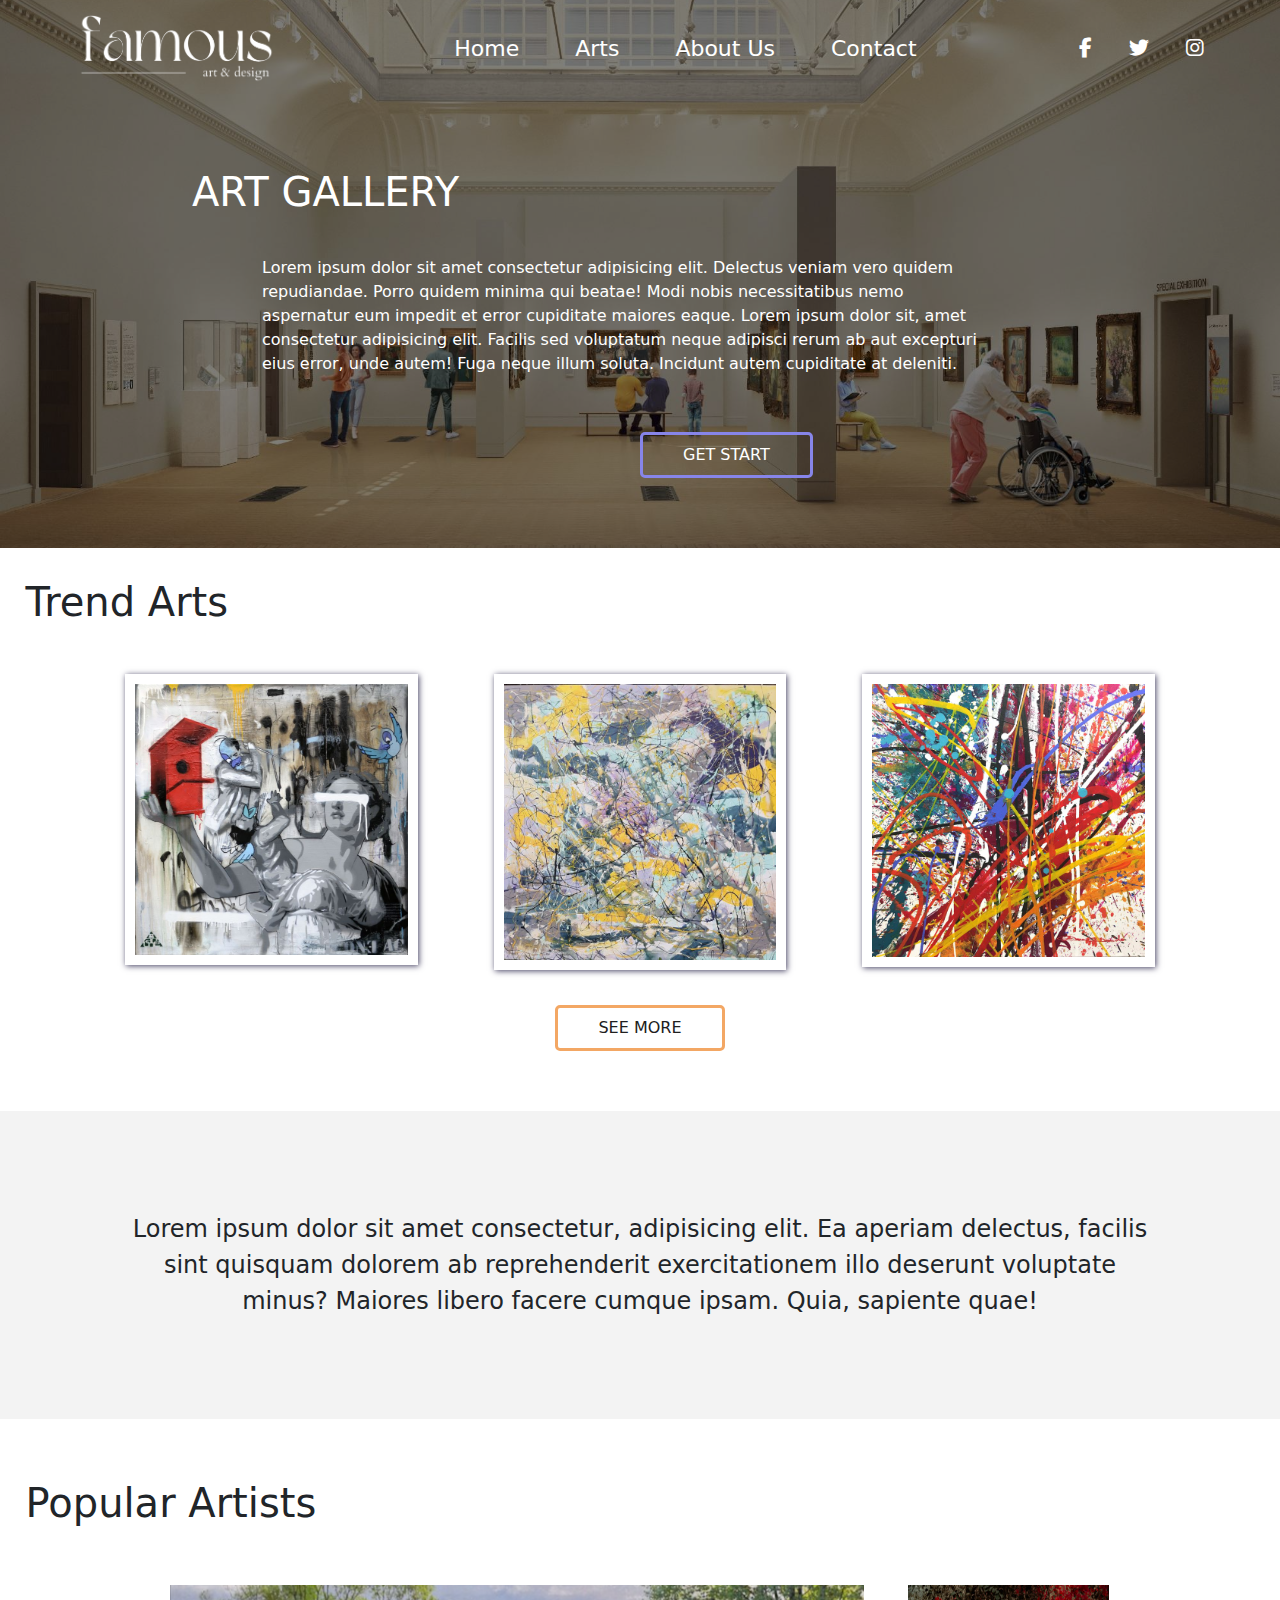
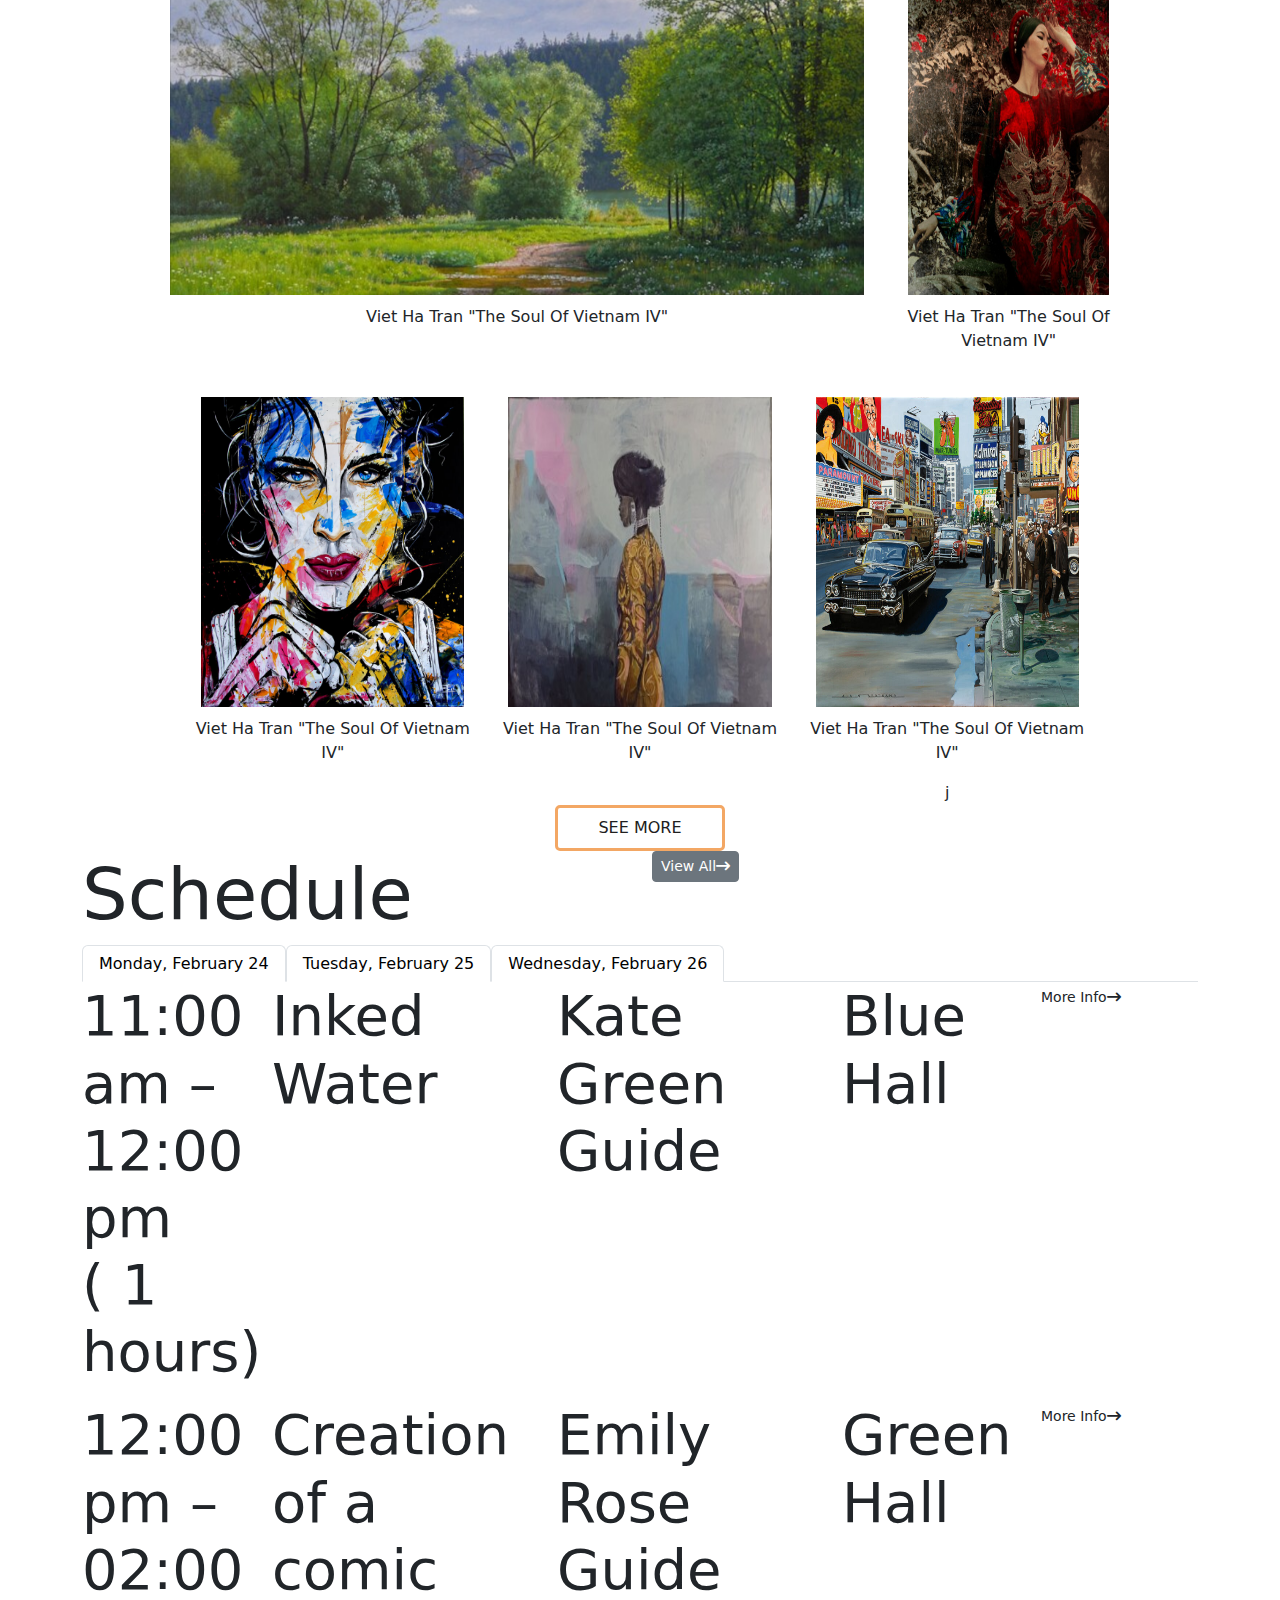
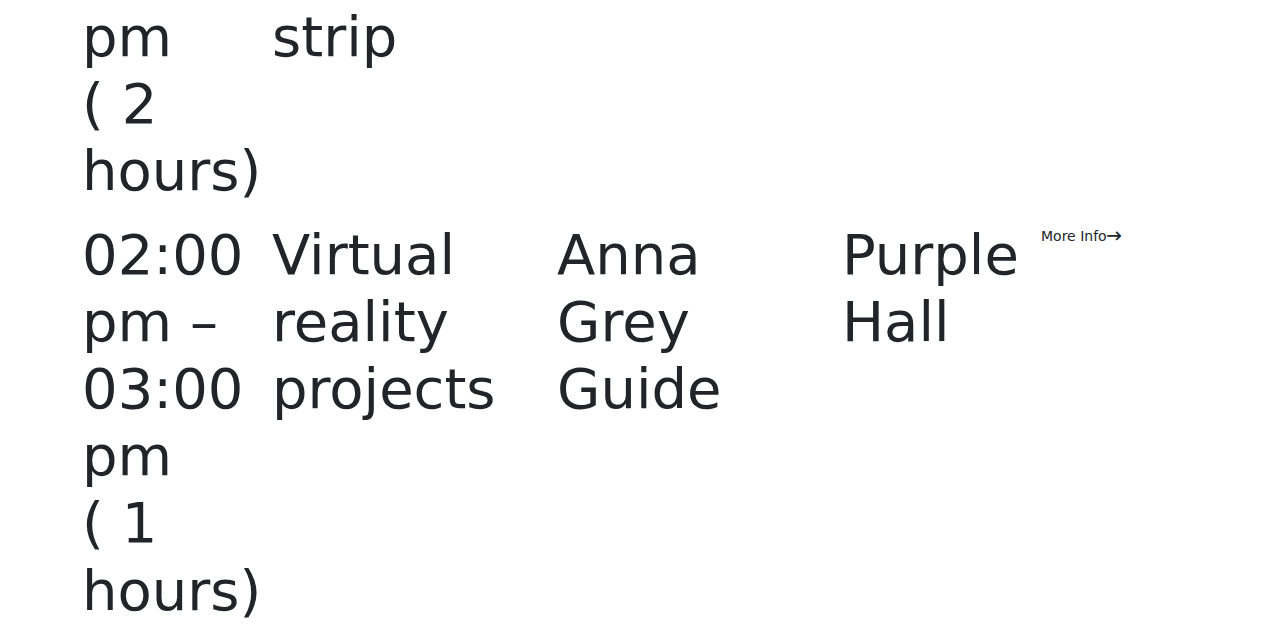
==== index.html @ add524d8 "index page is started to be developed" ====
<!DOCTYPE html>
<html lang="en">
<head>
    <meta charset="UTF-8">
    <meta http-equiv="X-UA-Compatible" content="IE=edge">
    <meta name="viewport" content="width=device-width, initial-scale=1.0">
    <link rel="stylesheet" href="https://cdnjs.cloudflare.com/ajax/libs/font-awesome/6.4.0/css/all.min.css" />
    <link rel="stylesheet" href="./statics/bootstrap.min.css">
    <link rel="stylesheet" href="./statics/style.css">
    <title>Famous</title>
</head>
<body>
    <div class="top">
        <div class="bg-color">
          

            <nav class="navbar navbar-expand-md contain">
                <div class="container-fluid">
                    <a class="navbar-brand" href="#">
                        <img class="logoImg" src="./assests/logo.png" alt="0">
                    </a>
                    <button class="navbar-toggler" type="button" data-bs-toggle="collapse"
                        data-bs-target="#navbarSupportedContent" aria-controls="navbarSupportedContent"
                        aria-expanded="false" aria-label="Toggle navigation">
                        <span class="navbar-toggler-icon"></span>
                    </button>
                    <div class="collapse navbar-collapse menu" id="navbarSupportedContent">
                        <ul class="navbar-nav mx-auto mb-2 mb-lg-0">
                            <li class="nav-item">
                                <a class="nav-link " aria-current="page" href="#">Home</a>
                            </li>
                            <li class="nav-item">
                                <a class="nav-link" href="#">Arts</a>
                            </li>
                            <li class="nav-item">
                                <a class="nav-link" href="#">About Us</a>
                            </li>
                            <li class="nav-item">
                                <a class="nav-link" href="#">Contact</a>
                            </li>
                        </ul>
                        <aside>
                            <i class="fa-brands fa-facebook-f fa-lg" style="color: #ffffff;"></i>&emsp;&emsp;
                            <i class="fa-brands fa-twitter fa-lg" style="color: #ffffff;"></i>&emsp;&emsp;
                            <i class="fa-brands fa-instagram fa-lg" style="color: #ffffff;"></i>
                        </aside>
                    </div>
                </div>
            </nav>
           
            <div class="mainWRT">
                <h1>ART GALLERY</h1>
                <p>Lorem ipsum dolor sit amet
                     consectetur adipisicing elit. Delectus veniam vero quidem repudiandae. Porro quidem minima qui beatae! Modi nobis necessitatibus
                     nemo aspernatur eum impedit et error cupiditate maiores eaque. Lorem ipsum dolor sit, amet consectetur adipisicing elit. Facilis sed voluptatum neque adipisci rerum ab aut excepturi eius error, unde autem! Fuga neque illum soluta. Incidunt autem cupiditate at deleniti.</p>
                    <button type="button" class="">GET START</button>
            </div>
    
        </div>
    </div>

    <div class="arts">
        <h1>Trend Arts</h1>
       <div class="mt-5 ">
        <div class="row sectionArt">
    
            <div class="col-md-4 art4">
                <img src="./assests/art1.jpg" alt="art1">
            </div>
            <div class="col-md-4 art5">
                <img src="./assests/art2.jpg" alt="art2">
            </div>
            <div class="col-md-4 art6">
                <img src="./assests/art3.jpg" alt="art3">
            </div>

        </div>
       </div>
       <div class="artBtn">
         <button type="button" class="">SEE MORE</button>
       </div>
    
    </div>

    <div class="artP">
        <p>Lorem ipsum dolor sit amet consectetur, adipisicing elit. Ea aperiam delectus, facilis sint quisquam dolorem ab reprehenderit exercitationem illo deserunt voluptate minus? Maiores libero facere cumque ipsam. Quia, sapiente quae!</p>
    </div>

    <div class="arts">
        <h1>Popular Artists</h1>
       <div class="mt-5 ">

        <div class="row sectionArtist">
    
            <div class="col-md-9 artist1">
                <img src="./assests/artist1.png" alt="">
                <p class="artistP">Viet Ha Tran
                    <span>"The Soul Of Vietnam IV"</span>
                </p>
            </div>
            <div class="col-md-3 artist2">
                 <img src="./assests/artist2.jpeg" alt="">
                 <p class="artistP">Viet Ha Tran
                    <span>"The Soul Of Vietnam IV"</span>
                </p>
            </div>
    
        </div>

        <div class="row sectionArtist2">
    
            <div class="col-md-4 art4">
                <img src="./assests/artist3.jpeg" alt="art1">
                <p class="artistP">Viet Ha Tran
                    <span>"The Soul Of Vietnam IV"</span>
                </p>
            </div>
            <div class="col-md-4 art5">
                <img src="./assests/artist4.jpeg" alt="art2">
                <p class="artistP">Viet Ha Tran
                    <span>"The Soul Of Vietnam IV"</span>
                </p>
            </div>
            <div class="col-md-4 art6">
                <img src="./assests/artist5.jpeg" alt="art3">
                <p class="artistP">Viet Ha Tran
                    <span>"The Soul Of Vietnam IV"</span>
                </p>j
            </div>

        </div>


       </div>
       <div class="artBtn">
         <button type="button" class="">SEE MORE</button>
       </div>
    
    </div>


    <section class="tabs2 cid-rRIj1OMqmW" id="tabs2-c">
        <div class="container">
            <div class="row title__wrap">
                <div class="title__block col-sm-6">
                    <h2 class="mbr-section-title mbr-bold mbr-fonts-style display-2">Schedule</h2>
                </div>
                    <div class="col-sm-6 buttons">
                        <div class="mbr-section-btn"><a class="btn btn-sm btn-secondary display-4" href="#">View All<span class="fa-long-arrow-right fa mbr-iconfont mbr-iconfont-btn"></span></a></div>
                </div>
            </div>
            <div class="media-container-row">
                <div class="col-12 col-md-12 plpr_0">
                    <ul class="nav nav-tabs" role="tablist">
                        <li class="nav-item"><a class="nav-link mbr-fonts-stye  show active display-4" role="tab" data-toggle="tab" href="#tabs2-c_tab0" aria-selected="true">Monday, February 24</a></li>
                        <li class="nav-item"><a class="nav-link mbr-fonts-style show active display-4" role="tab" data-toggle="tab" href="#tabs2-c_tab1" aria-selected="true">
                                Tuesday, February 25
                            </a></li>
                        <li class="nav-item"><a class="nav-link mbr-fonts-style show active display-4" role="tab" data-toggle="tab" href="#tabs2-c_tab2" aria-selected="true">
                                Wednesday, February 26
                            </a></li>
                        
                        
                    </ul>
                    <div class="tab-content">
                        <div id="tab1" class="tab-pane in active" role="tabpanel">
                        <div>
                            
                            <div class="row wrap">
                                <div class="col-lg-2 plpr_0 align-items-stretch">
                                    <p class="text__time mbr-fonts-style display-4"><strong>11:00 am – 12:00 pm </strong><br> ( 1 hours)<br></p>
                                    
                                </div>
                                <div class="col-lg-3 plpr_0 align-items-stretch">
                                    <p class="mbr-text mbr-fonts-style display-4"><strong>Inked Water</strong><br></p>
                                    
                                </div>
                                <div class="col-lg-3 plpr_0 align-items-stretch">
                                    <p class="text__author mbr-fonts-style display-4"><strong>Kate Green</strong><br>Guide</p>
                                    
                                </div>
                                <div class="col-lg-2 plpr_0 align-items-stretch">
                                    <p class="text__hall mbr-fonts-style display-4">Blue Hall</p>
                                    
                                </div>
                                <div class="col-lg-2 plpr_0 align-items-stretch btn__table">
                                    <div class="mbr-section-btn align-right"><a class="btn btn-sm btn-secondary-outline display-4" href="#">More Info<span class="fa-long-arrow-right fa mbr-iconfont mbr-iconfont-btn"></span></a></div>
                                    </div>
                                </div><div class="row wrap">
                                <div class="col-lg-2 plpr_0 align-items-stretch">
                                    <p class="text__time mbr-fonts-style display-4"><strong>12:00 pm – 02:00 pm </strong><br> ( 2 hours)<br></p>
                                    
                                </div>
                                <div class="col-lg-3 plpr_0 align-items-stretch">
                                    <p class="mbr-text mbr-fonts-style display-4"><strong>Creation of a comic strip</strong><br></p>
                                    
                                </div>
                                <div class="col-lg-3 plpr_0 align-items-stretch">
                                    <p class="text__author mbr-fonts-style display-4"><strong>Emily Rose</strong><br>Guide</p>
                                    
                                </div>
                                <div class="col-lg-2 plpr_0 align-items-stretch">
                                    <p class="text__hall mbr-fonts-style display-4">Green Hall</p>
                                    
                                </div>
                                <div class="col-lg-2 plpr_0 align-items-stretch btn__table">
                                    <div class="mbr-section-btn align-right"><a class="btn btn-sm btn-secondary-outline display-4" href="#">More Info<span class="fa-long-arrow-right fa mbr-iconfont mbr-iconfont-btn"></span></a></div>
                                    </div>
                                </div><div class="row wrap">
                                <div class="col-lg-2 plpr_0 align-items-stretch">
                                    <p class="text__time mbr-fonts-style display-4"><strong>02:00 pm – 03:00 pm </strong><br> ( 1 hours)<br></p>
                                    
                                </div>
                                <div class="col-lg-3 plpr_0 align-items-stretch">
                                    <p class="mbr-text mbr-fonts-style display-4"><strong>Virtual reality projects</strong><br></p>
                                    
                                </div>
                                <div class="col-lg-3 plpr_0 align-items-stretch">
                                    <p class="text__author mbr-fonts-style display-4"><strong>Anna Grey</strong><br>Guide</p>
                                    
                                </div>
                                <div class="col-lg-2 plpr_0 align-items-stretch">
                                    <p class="text__hall mbr-fonts-style display-4">Purple Hall</p>
                                    
                                </div>
                                <div class="col-lg-2 plpr_0 align-items-stretch btn__table">
                                    <div class="mbr-section-btn align-right"><a class="btn btn-sm btn-secondary-outline display-4" href="#">More Info<span class="fa-long-arrow-right fa mbr-iconfont mbr-iconfont-btn"></span></a></div>
                                    </div>
                                </div></div>
                        </div>
                        
                        <div id="tab2" class="tab-pane" role="tabpanel">
                        <div>
                            
                            <div class="row wrap">
                                <div class="col-lg-2 plpr_0 align-items-stretch">
                                    <p class="text__time mbr-fonts-style display-4"><strong>11:00 am – 12:00 pm </strong><br> ( 1 hours )<br></p>
                                    
                                </div>
                                <div class="col-lg-3 plpr_0 align-items-stretch">
                                    <p class="mbr-text mbr-fonts-style display-4"><strong>Inked Water</strong><br></p>
                                    
                                </div>
                                <div class="col-lg-3 plpr_0 align-items-stretch">
                                    <p class="text__author mbr-fonts-style display-4"><strong>Kate Green</strong><br>Guide</p>
                                    
                                </div>
                                <div class="col-lg-2 plpr_0 align-items-stretch">
                                    <p class="text__hall mbr-fonts-style display-4">Blue Hall</p>
                                    
                                </div>
                                <div class="col-lg-2 plpr_0 align-items-stretch btn__table">
                                    <div class="mbr-section-btn align-right"><a class="btn btn-sm btn-secondary-outline display-4" href="#">More Info<span class="fa-long-arrow-right fa mbr-iconfont mbr-iconfont-btn"></span></a></div>
                                    </div>
                                </div><div class="row wrap">
                                <div class="col-lg-2 plpr_0 align-items-stretch">
                                    <p class="text__time mbr-fonts-style display-4"><strong>12:00 pm – 02:00 pm </strong><br> ( 2 hours)<br></p>
                                    
                                </div>
                                <div class="col-lg-3 plpr_0 align-items-stretch">
                                    <p class="mbr-text mbr-fonts-style display-4"><strong>Creation of a comic strip</strong><br></p>
                                    
                                </div>
                                <div class="col-lg-3 plpr_0 align-items-stretch">
                                    <p class="text__author mbr-fonts-style display-4"><strong>Emily Rose</strong><br>Guide</p>
                                    
                                </div>
                                <div class="col-lg-2 plpr_0 align-items-stretch">
                                    <p class="text__hall mbr-fonts-style display-4">Green Hall</p>
                                    
                                </div>
                                <div class="col-lg-2 plpr_0 align-items-stretch btn__table">
                                    <div class="mbr-section-btn align-right"><a class="btn btn-sm btn-secondary-outline display-4" href="#">More Info<span class="fa-long-arrow-right fa mbr-iconfont mbr-iconfont-btn"></span></a></div>
                                    </div>
                                </div></div>
                            </div>
                        
                        
                        
                        <div id="tab3" class="tab-pane" role="tabpanel">
                        <div>
                            
                        <div class="row wrap">
                                <div class="col-lg-2 plpr_0 align-items-stretch">
                                    <p class="text__time mbr-fonts-style display-4"><strong>11:00 am – 11:30 am </strong><br> ( 30 Minutes)<br></p>
                                    
                                </div>
                                <div class="col-lg-3 plpr_0 align-items-stretch">
                                    <p class="mbr-text mbr-fonts-style display-4"><strong>Taking Your Creative to the Next Level</strong><br></p>
                                    
                                </div>
                                <div class="col-lg-3 plpr_0 align-items-stretch">
                                    <p class="text__author mbr-fonts-style display-4"><strong>Kate Green</strong><br>Guide</p>
                                    
                                </div>
                                <div class="col-lg-2 plpr_0 align-items-stretch">
                                    <p class="text__hall mbr-fonts-style display-4">Blue Hall</p>
                                    
                                </div>
                                <div class="col-lg-2 plpr_0 align-items-stretch btn__table">
                                    <div class="mbr-section-btn align-right"><a class="btn btn-sm btn-secondary-outline display-4" href="#">More Info<span class="fa-long-arrow-right fa mbr-iconfont mbr-iconfont-btn"></span></a></div>
                                    </div>
                                </div></div>
                            </div>
                        
                        
                        
                        
                        
                        
                        
                        
                    </div>
                </div>
            </div>
        </div>
       
    </section>

   


    <script src="./scripts/popper.min.js"></script>
    <script src="./scripts/bootstrap.bundle.min.js"></script>
</body>
</html>
---- statics/style.css ----
*{
    margin: 0;
    padding: 0;
}

.container{
    width: 90% !important;
}

img.logoImg {
    width: 200px;
}

.menu ul li a {
    color: white;
    font-size: 22px;
    margin: 0px 20px;
}

.top {
    background-image: url(../assests/MainImage.jpeg);
    height: max-content;
    background-position: bottom;
    background-repeat: no-repeat;
    background-size: cover;
}

.bg-color {
    height: max-content;
    background-color: #00000080;
}

.contain{
    width: 90%;
    margin: 0 auto;
}

.mainWRT{
    color: white;
    width: 70%;
    margin: 0px auto;
    padding: 70px 0px;
}

.mainWRT p{
    margin-left: 70px;
    width: 80%;
    margin-top: 40px;
}

.mainWRT button{
    padding: 8px 40px ;
    border: 3px solid #8785e9;
    background: none;
    border-radius: 5px;
    color: white;
    transition: 0.5s;
    margin-left: 50%;
    margin-top: 40px;
}

.mainWRT button:hover{
    background-color: #8785e9;
    transition: 0.5s;
    border:  3px solid #6765e2;
}

.arts {
    margin: 0 auto;
    width: 96%;
}

.arts h1 {
    margin-top: 30px;
}

.row.sectionArt {
    margin: 0 auto;
    width: 90%;
    text-align: center;
}
.row.sectionArt div img {
    width: 85%;
    padding: 10px;
    box-shadow: 1px 1px 6px #484464;
    cursor: pointer;
}
.arts button{
    padding: 8px 40px ;
    border: 3px solid #f3a764;
    background: none;
    border-radius: 5px;
    color: rgb(32, 32, 32);
    transition: 0.5s;
    cursor: pointer;

}


.arts button:hover{
    background-color: #f3a764;
    transition: 0.5s;
    border: 3px solid #f09a4e;
}
.artBtn {
    text-align: center;
}

.row.sectionArt div {
    margin-bottom: 35px;

}

.artP {
    background: #f3f3f3;
    padding: 100px 0px;
    margin: 60px 0;
}
.artP p {
    width: 80%;
    text-align: center;
    margin: 0 auto;
    font-size: 24px;
}

.row.sectionArtist {
    margin: 0 auto;
    width: 80%;
    text-align: center;
    margin-bottom: 18px;
    height: max-content;
}
.row.sectionArtist div img {
    width: 100%;
    padding: 10px;
    cursor: pointer;
    height: 330px;
}

.row.sectionArtist2 {
    margin: 0 auto;
    width: 75%;
    text-align: center;
    height: max-content;
}
.row.sectionArtist2 div img {
    width: 100%;
    padding: 10px;
    cursor: pointer;
    height: 330px;
}

/*.artist1{
    background-image: url(../assests/artist1.jpeg);
    background-position: center;
    background-repeat: no-repeat;
    background-size: cover;
    height: 300px;
}
.artist2{
    background-image: url(../assests/artist2.jpeg);
    background-position: center;
    background-repeat: no-repeat;
    background-size: cover;
    height: 300px;
    }
*/
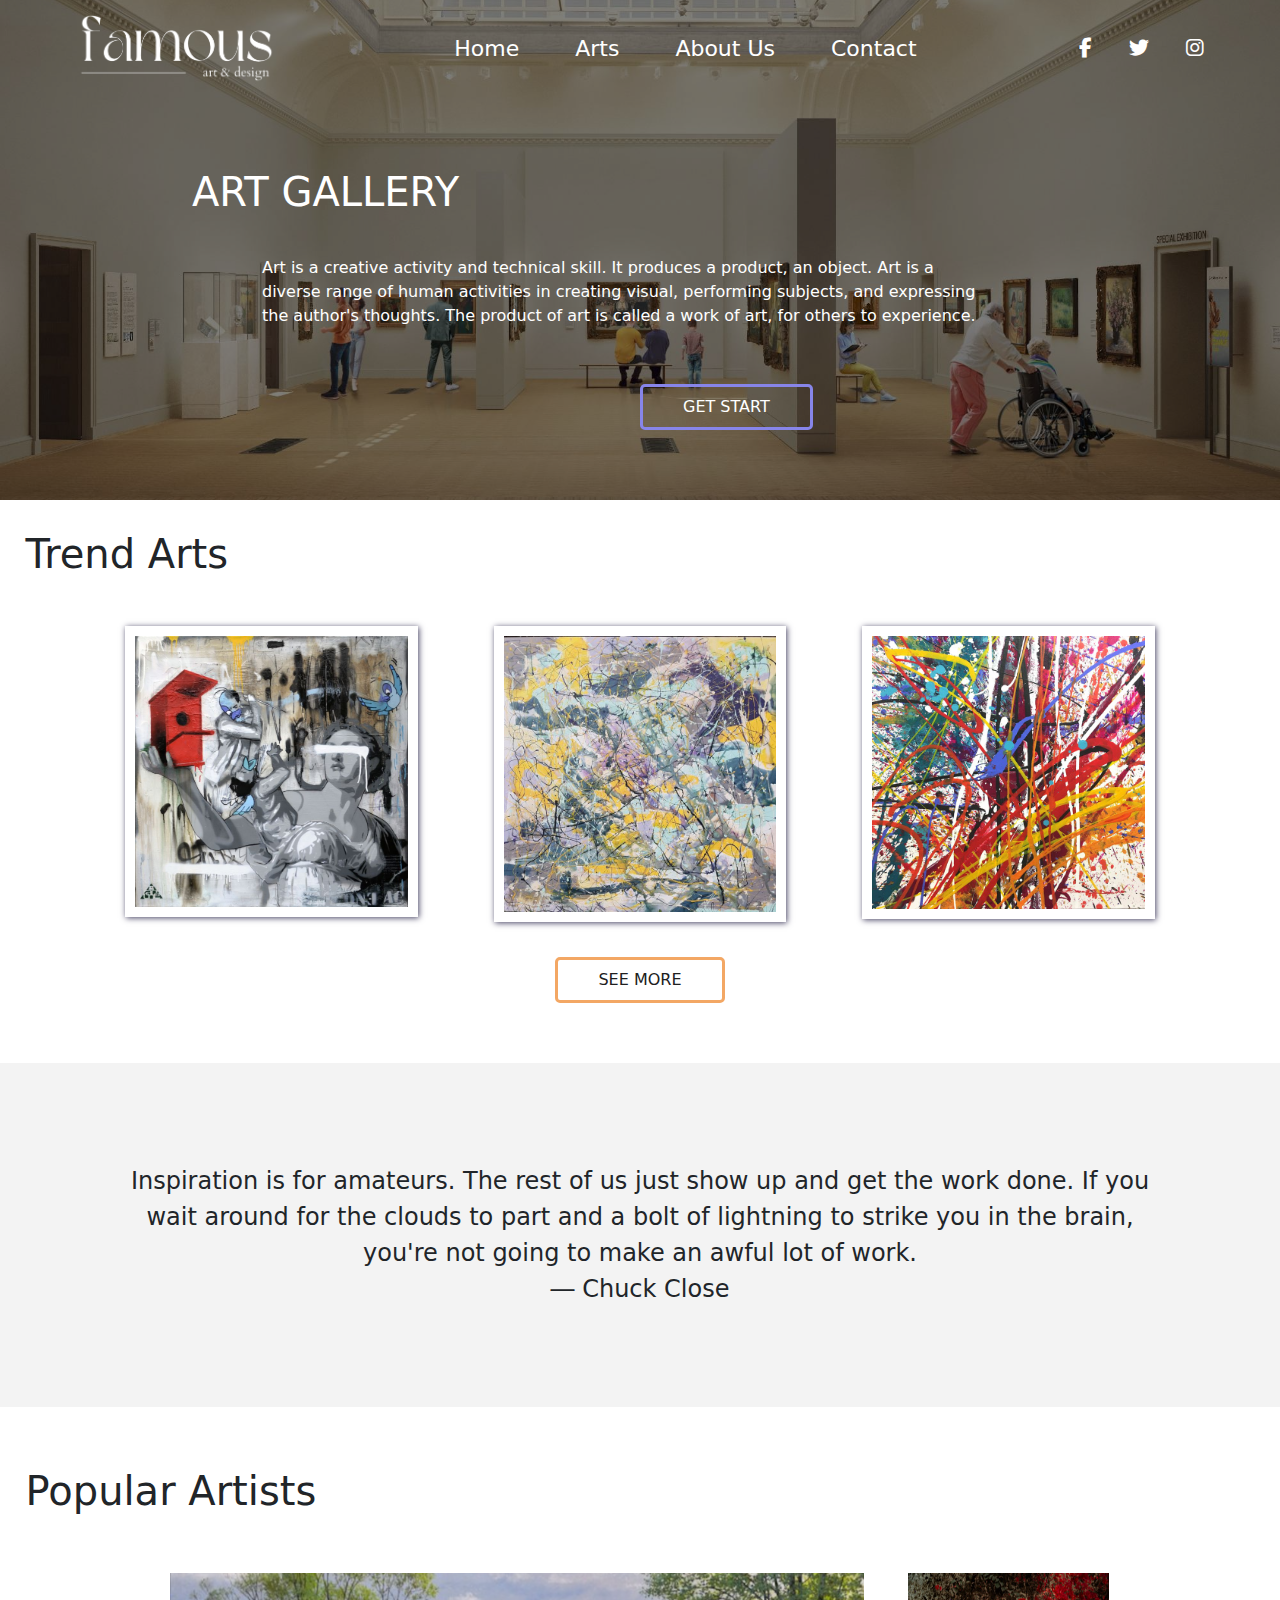
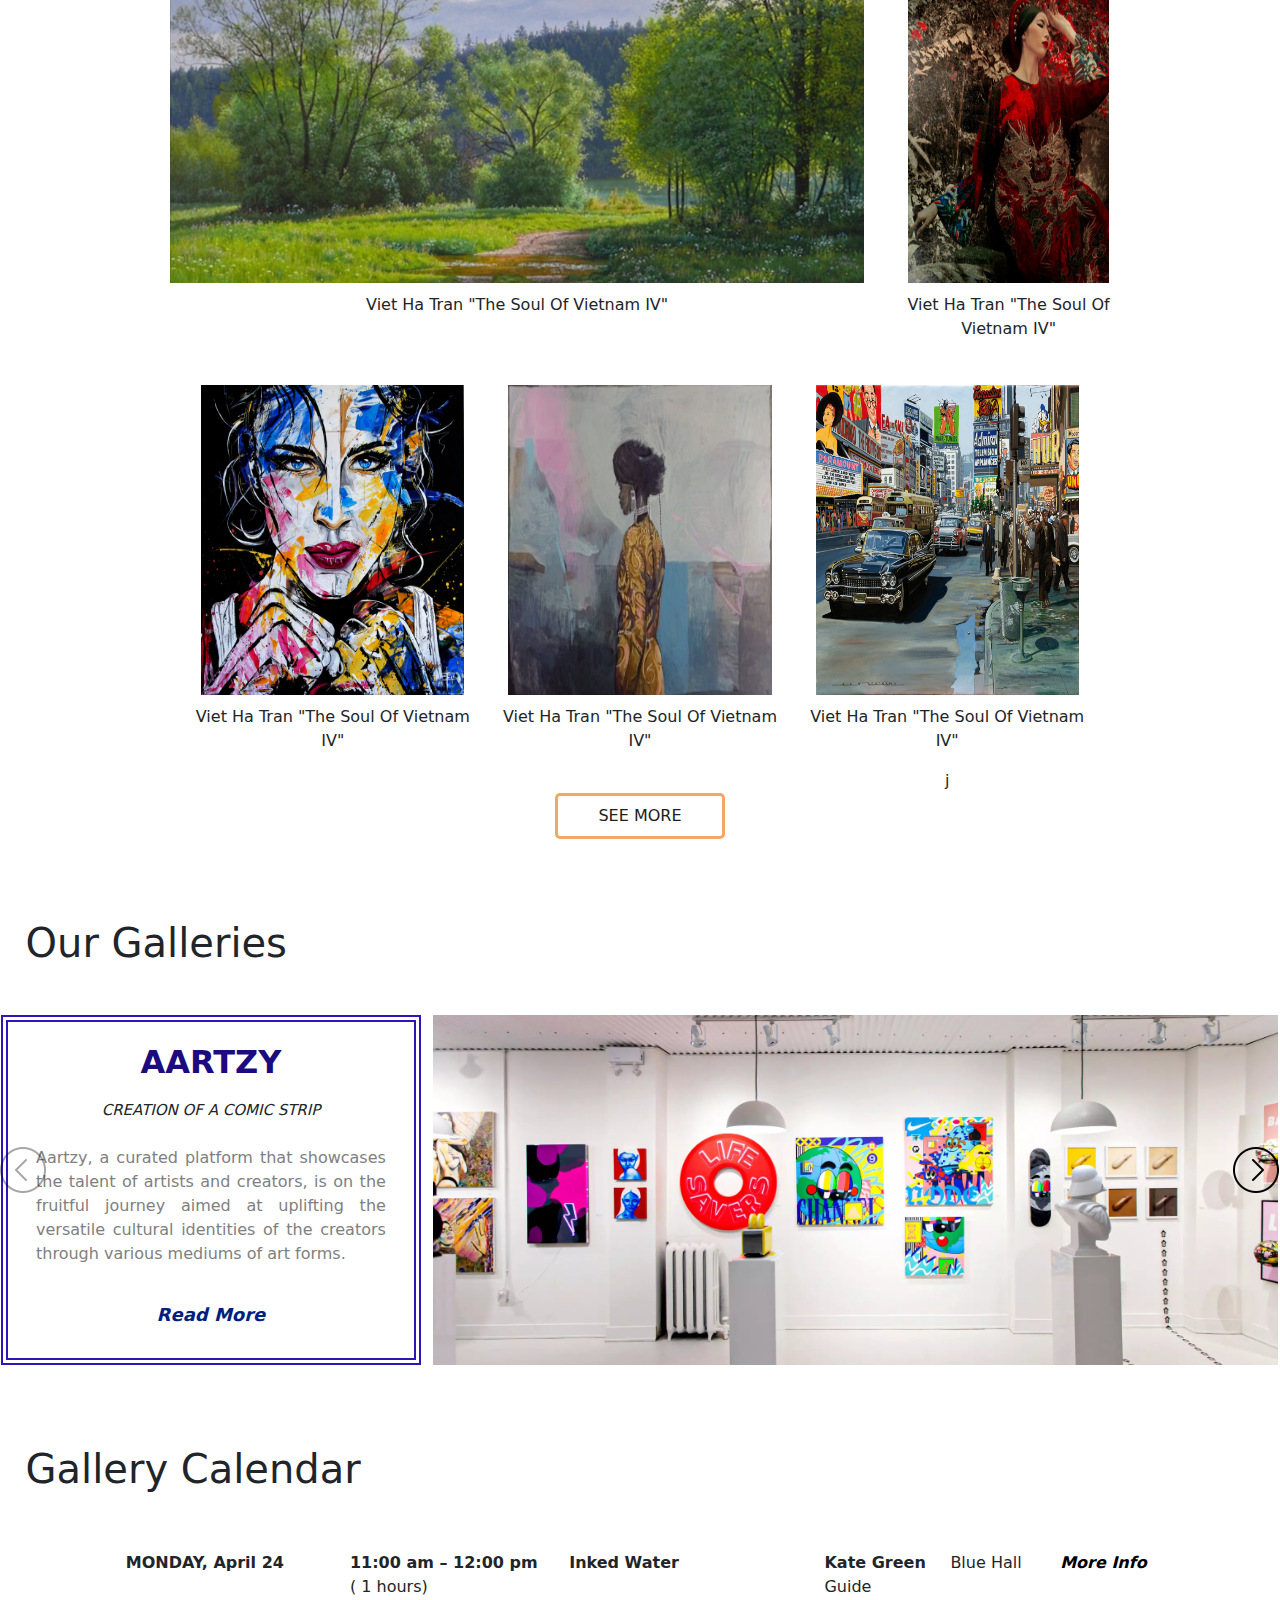
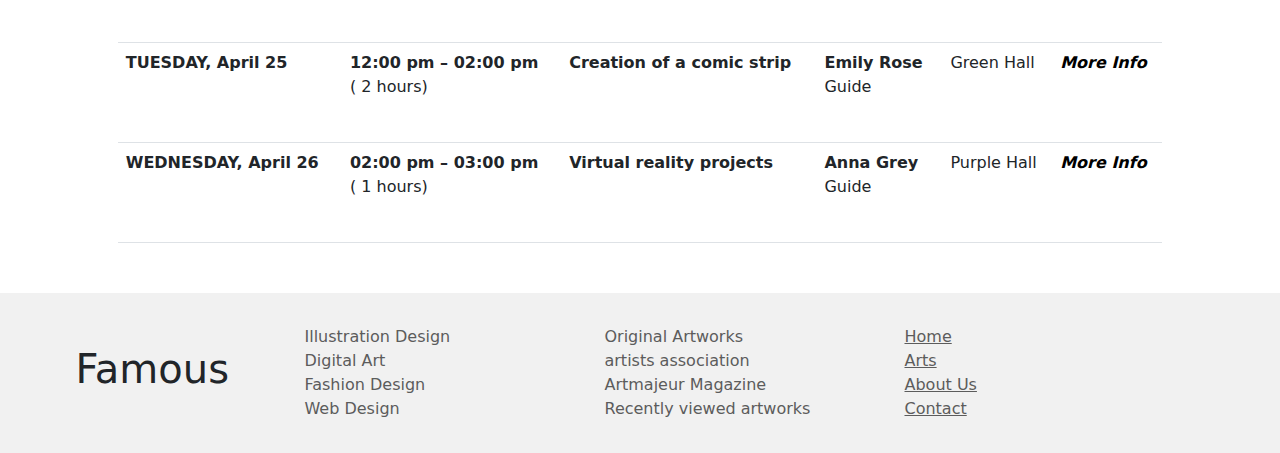
==== commit 1d648841: "index.html page development is completed." ====
--- a/index.html
+++ b/index.html
@@ -7,12 +7,15 @@
     <link rel="stylesheet" href="https://cdnjs.cloudflare.com/ajax/libs/font-awesome/6.4.0/css/all.min.css" />
     <link rel="stylesheet" href="./statics/bootstrap.min.css">
     <link rel="stylesheet" href="./statics/style.css">
+      <!-- Link Swiper's CSS -->
+  <link rel="stylesheet" href="https://cdn.jsdelivr.net/npm/swiper@9/swiper-bundle.min.css" />
     <title>Famous</title>
+    
 </head>
 <body>
     <div class="top">
         <div class="bg-color">
-          
+
 
             <nav class="navbar navbar-expand-md contain">
                 <div class="container-fluid">
@@ -27,16 +30,16 @@
                     <div class="collapse navbar-collapse menu" id="navbarSupportedContent">
                         <ul class="navbar-nav mx-auto mb-2 mb-lg-0">
                             <li class="nav-item">
-                                <a class="nav-link " aria-current="page" href="#">Home</a>
+                                <a class="nav-link " aria-current="page" href="index.html">Home</a>
                             </li>
                             <li class="nav-item">
-                                <a class="nav-link" href="#">Arts</a>
+                                <a class="nav-link" href="art.html">Arts</a>
                             </li>
                             <li class="nav-item">
-                                <a class="nav-link" href="#">About Us</a>
+                                <a class="nav-link" href="about.html">About Us</a>
                             </li>
                             <li class="nav-item">
-                                <a class="nav-link" href="#">Contact</a>
+                                <a class="nav-link" href="contact.html">Contact</a>
                             </li>
                         </ul>
                         <aside>
@@ -50,9 +53,7 @@
            
             <div class="mainWRT">
                 <h1>ART GALLERY</h1>
-                <p>Lorem ipsum dolor sit amet
-                     consectetur adipisicing elit. Delectus veniam vero quidem repudiandae. Porro quidem minima qui beatae! Modi nobis necessitatibus
-                     nemo aspernatur eum impedit et error cupiditate maiores eaque. Lorem ipsum dolor sit, amet consectetur adipisicing elit. Facilis sed voluptatum neque adipisci rerum ab aut excepturi eius error, unde autem! Fuga neque illum soluta. Incidunt autem cupiditate at deleniti.</p>
+                <p>Art is a creative activity and technical skill. It produces a product, an object. Art is a diverse range of human activities in creating visual, performing subjects, and expressing the author's thoughts. The product of art is called a work of art, for others to experience.</p>
                     <button type="button" class="">GET START</button>
             </div>
     
@@ -83,7 +84,8 @@
     </div>
 
     <div class="artP">
-        <p>Lorem ipsum dolor sit amet consectetur, adipisicing elit. Ea aperiam delectus, facilis sint quisquam dolorem ab reprehenderit exercitationem illo deserunt voluptate minus? Maiores libero facere cumque ipsam. Quia, sapiente quae!</p>
+        <p>Inspiration is for amateurs. The rest of us just show up and get the work done. If you wait around for the clouds to part and a bolt of lightning to strike you in the brain, you're not going to make an awful lot of work.
+          <br>  ―  Chuck Close</p>
     </div>
 
     <div class="arts">
@@ -92,13 +94,13 @@
 
         <div class="row sectionArtist">
     
-            <div class="col-md-9 artist1">
+            <div class="col-md-9 artist">
                 <img src="./assests/artist1.png" alt="">
                 <p class="artistP">Viet Ha Tran
                     <span>"The Soul Of Vietnam IV"</span>
                 </p>
             </div>
-            <div class="col-md-3 artist2">
+            <div class="col-md-3 artist">
                  <img src="./assests/artist2.jpeg" alt="">
                  <p class="artistP">Viet Ha Tran
                     <span>"The Soul Of Vietnam IV"</span>
@@ -109,19 +111,19 @@
 
         <div class="row sectionArtist2">
     
-            <div class="col-md-4 art4">
+            <div class="col-md-4 artist">
                 <img src="./assests/artist3.jpeg" alt="art1">
                 <p class="artistP">Viet Ha Tran
                     <span>"The Soul Of Vietnam IV"</span>
                 </p>
             </div>
-            <div class="col-md-4 art5">
+            <div class="col-md-4 artist">
                 <img src="./assests/artist4.jpeg" alt="art2">
                 <p class="artistP">Viet Ha Tran
                     <span>"The Soul Of Vietnam IV"</span>
                 </p>
             </div>
-            <div class="col-md-4 art6">
+            <div class="col-md-4 artist">
                 <img src="./assests/artist5.jpeg" alt="art3">
                 <p class="artistP">Viet Ha Tran
                     <span>"The Soul Of Vietnam IV"</span>
@@ -138,189 +140,219 @@
     
     </div>
 
-
-    <section class="tabs2 cid-rRIj1OMqmW" id="tabs2-c">
-        <div class="container">
-            <div class="row title__wrap">
-                <div class="title__block col-sm-6">
-                    <h2 class="mbr-section-title mbr-bold mbr-fonts-style display-2">Schedule</h2>
-                </div>
-                    <div class="col-sm-6 buttons">
-                        <div class="mbr-section-btn"><a class="btn btn-sm btn-secondary display-4" href="#">View All<span class="fa-long-arrow-right fa mbr-iconfont mbr-iconfont-btn"></span></a></div>
-                </div>
-            </div>
-            <div class="media-container-row">
-                <div class="col-12 col-md-12 plpr_0">
-                    <ul class="nav nav-tabs" role="tablist">
-                        <li class="nav-item"><a class="nav-link mbr-fonts-stye  show active display-4" role="tab" data-toggle="tab" href="#tabs2-c_tab0" aria-selected="true">Monday, February 24</a></li>
-                        <li class="nav-item"><a class="nav-link mbr-fonts-style show active display-4" role="tab" data-toggle="tab" href="#tabs2-c_tab1" aria-selected="true">
-                                Tuesday, February 25
-                            </a></li>
-                        <li class="nav-item"><a class="nav-link mbr-fonts-style show active display-4" role="tab" data-toggle="tab" href="#tabs2-c_tab2" aria-selected="true">
-                                Wednesday, February 26
-                            </a></li>
-                        
-                        
-                    </ul>
-                    <div class="tab-content">
-                        <div id="tab1" class="tab-pane in active" role="tabpanel">
-                        <div>
-                            
-                            <div class="row wrap">
-                                <div class="col-lg-2 plpr_0 align-items-stretch">
-                                    <p class="text__time mbr-fonts-style display-4"><strong>11:00 am – 12:00 pm </strong><br> ( 1 hours)<br></p>
-                                    
-                                </div>
-                                <div class="col-lg-3 plpr_0 align-items-stretch">
-                                    <p class="mbr-text mbr-fonts-style display-4"><strong>Inked Water</strong><br></p>
-                                    
-                                </div>
-                                <div class="col-lg-3 plpr_0 align-items-stretch">
-                                    <p class="text__author mbr-fonts-style display-4"><strong>Kate Green</strong><br>Guide</p>
-                                    
-                                </div>
-                                <div class="col-lg-2 plpr_0 align-items-stretch">
-                                    <p class="text__hall mbr-fonts-style display-4">Blue Hall</p>
-                                    
-                                </div>
-                                <div class="col-lg-2 plpr_0 align-items-stretch btn__table">
-                                    <div class="mbr-section-btn align-right"><a class="btn btn-sm btn-secondary-outline display-4" href="#">More Info<span class="fa-long-arrow-right fa mbr-iconfont mbr-iconfont-btn"></span></a></div>
-                                    </div>
-                                </div><div class="row wrap">
-                                <div class="col-lg-2 plpr_0 align-items-stretch">
-                                    <p class="text__time mbr-fonts-style display-4"><strong>12:00 pm – 02:00 pm </strong><br> ( 2 hours)<br></p>
-                                    
-                                </div>
-                                <div class="col-lg-3 plpr_0 align-items-stretch">
-                                    <p class="mbr-text mbr-fonts-style display-4"><strong>Creation of a comic strip</strong><br></p>
-                                    
-                                </div>
-                                <div class="col-lg-3 plpr_0 align-items-stretch">
-                                    <p class="text__author mbr-fonts-style display-4"><strong>Emily Rose</strong><br>Guide</p>
-                                    
-                                </div>
-                                <div class="col-lg-2 plpr_0 align-items-stretch">
-                                    <p class="text__hall mbr-fonts-style display-4">Green Hall</p>
-                                    
-                                </div>
-                                <div class="col-lg-2 plpr_0 align-items-stretch btn__table">
-                                    <div class="mbr-section-btn align-right"><a class="btn btn-sm btn-secondary-outline display-4" href="#">More Info<span class="fa-long-arrow-right fa mbr-iconfont mbr-iconfont-btn"></span></a></div>
-                                    </div>
-                                </div><div class="row wrap">
-                                <div class="col-lg-2 plpr_0 align-items-stretch">
-                                    <p class="text__time mbr-fonts-style display-4"><strong>02:00 pm – 03:00 pm </strong><br> ( 1 hours)<br></p>
-                                    
-                                </div>
-                                <div class="col-lg-3 plpr_0 align-items-stretch">
-                                    <p class="mbr-text mbr-fonts-style display-4"><strong>Virtual reality projects</strong><br></p>
-                                    
-                                </div>
-                                <div class="col-lg-3 plpr_0 align-items-stretch">
-                                    <p class="text__author mbr-fonts-style display-4"><strong>Anna Grey</strong><br>Guide</p>
-                                    
-                                </div>
-                                <div class="col-lg-2 plpr_0 align-items-stretch">
-                                    <p class="text__hall mbr-fonts-style display-4">Purple Hall</p>
-                                    
-                                </div>
-                                <div class="col-lg-2 plpr_0 align-items-stretch btn__table">
-                                    <div class="mbr-section-btn align-right"><a class="btn btn-sm btn-secondary-outline display-4" href="#">More Info<span class="fa-long-arrow-right fa mbr-iconfont mbr-iconfont-btn"></span></a></div>
-                                    </div>
-                                </div></div>
-                        </div>
-                        
-                        <div id="tab2" class="tab-pane" role="tabpanel">
-                        <div>
-                            
-                            <div class="row wrap">
-                                <div class="col-lg-2 plpr_0 align-items-stretch">
-                                    <p class="text__time mbr-fonts-style display-4"><strong>11:00 am – 12:00 pm </strong><br> ( 1 hours )<br></p>
-                                    
-                                </div>
-                                <div class="col-lg-3 plpr_0 align-items-stretch">
-                                    <p class="mbr-text mbr-fonts-style display-4"><strong>Inked Water</strong><br></p>
-                                    
-                                </div>
-                                <div class="col-lg-3 plpr_0 align-items-stretch">
-                                    <p class="text__author mbr-fonts-style display-4"><strong>Kate Green</strong><br>Guide</p>
-                                    
-                                </div>
-                                <div class="col-lg-2 plpr_0 align-items-stretch">
-                                    <p class="text__hall mbr-fonts-style display-4">Blue Hall</p>
-                                    
-                                </div>
-                                <div class="col-lg-2 plpr_0 align-items-stretch btn__table">
-                                    <div class="mbr-section-btn align-right"><a class="btn btn-sm btn-secondary-outline display-4" href="#">More Info<span class="fa-long-arrow-right fa mbr-iconfont mbr-iconfont-btn"></span></a></div>
-                                    </div>
-                                </div><div class="row wrap">
-                                <div class="col-lg-2 plpr_0 align-items-stretch">
-                                    <p class="text__time mbr-fonts-style display-4"><strong>12:00 pm – 02:00 pm </strong><br> ( 2 hours)<br></p>
-                                    
-                                </div>
-                                <div class="col-lg-3 plpr_0 align-items-stretch">
-                                    <p class="mbr-text mbr-fonts-style display-4"><strong>Creation of a comic strip</strong><br></p>
-                                    
-                                </div>
-                                <div class="col-lg-3 plpr_0 align-items-stretch">
-                                    <p class="text__author mbr-fonts-style display-4"><strong>Emily Rose</strong><br>Guide</p>
-                                    
-                                </div>
-                                <div class="col-lg-2 plpr_0 align-items-stretch">
-                                    <p class="text__hall mbr-fonts-style display-4">Green Hall</p>
-                                    
-                                </div>
-                                <div class="col-lg-2 plpr_0 align-items-stretch btn__table">
-                                    <div class="mbr-section-btn align-right"><a class="btn btn-sm btn-secondary-outline display-4" href="#">More Info<span class="fa-long-arrow-right fa mbr-iconfont mbr-iconfont-btn"></span></a></div>
-                                    </div>
-                                </div></div>
+    <div class="gallery">
+        <h1>Our Galleries</h1>
+        <div class="swiperGallery">
+                      <!-- Swiper -->
+            <div class="swiper mySwiper">
+                <div class="swiper-wrapper">
+                <div class="swiper-slide">
+                    <div class="mt-5 ">
+                    <div class="row">
+                
+                        <div class="col-md-4 leftside">
+                        <h2>AARTZY</h2>
+                        <h5>Creation of a comic strip</h5>
+                        <p>Aartzy, a curated platform that showcases the talent of artists and creators, is on the fruitful journey aimed at uplifting the versatile cultural identities of the creators through various mediums of art forms.</p>
+                        <span class="moreInfo"><a style="color: #001f7f;" href="#"><b><i>Read More</i></b></a></span><br>
+                        </div>
+                        <div class="col-md-8">
+                            <img height="500px" src="./assests/sergi.webp" alt="">
+                        </div>
+            
+                    </div>
+                   </div>
+
+
+                </div>
+                <div class="swiper-slide">
+                    <div class="mt-5 ">
+                        <div class="row">
+                    
+                            <div style="    border: 7px double #0c6200;" class="col-md-4 leftside">
+                            <h2 style="color: #0c6200;">GALERİE SAGA</h2>
+                            <h5>Art Gallery</h5>
+                            <p>Since 2012, the SAGA gallery (Sinkie Art Galerie Atelier) is a virtual gallery but also physically present in the North of France (Hellemmes-Lille). It is managed by the SAGA association.</p>
+                            <span class="moreInfo"><a style="color: #0c6200;" href="#"><b><i>Read More</i></b></a></span><br>
                             </div>
-                        
-                        
-                        
-                        <div id="tab3" class="tab-pane" role="tabpanel">
-                        <div>
-                            
-                        <div class="row wrap">
-                                <div class="col-lg-2 plpr_0 align-items-stretch">
-                                    <p class="text__time mbr-fonts-style display-4"><strong>11:00 am – 11:30 am </strong><br> ( 30 Minutes)<br></p>
-                                    
-                                </div>
-                                <div class="col-lg-3 plpr_0 align-items-stretch">
-                                    <p class="mbr-text mbr-fonts-style display-4"><strong>Taking Your Creative to the Next Level</strong><br></p>
-                                    
-                                </div>
-                                <div class="col-lg-3 plpr_0 align-items-stretch">
-                                    <p class="text__author mbr-fonts-style display-4"><strong>Kate Green</strong><br>Guide</p>
-                                    
-                                </div>
-                                <div class="col-lg-2 plpr_0 align-items-stretch">
-                                    <p class="text__hall mbr-fonts-style display-4">Blue Hall</p>
-                                    
-                                </div>
-                                <div class="col-lg-2 plpr_0 align-items-stretch btn__table">
-                                    <div class="mbr-section-btn align-right"><a class="btn btn-sm btn-secondary-outline display-4" href="#">More Info<span class="fa-long-arrow-right fa mbr-iconfont mbr-iconfont-btn"></span></a></div>
-                                    </div>
-                                </div></div>
+                            <div class="col-md-8">
+                                <img height="500px" src="./assests/sergi2.jpeg" alt="">
                             </div>
-                        
-                        
-                        
-                        
-                        
-                        
-                        
-                        
+                
+                        </div>
+                       </div>
+                </div>
+                <div class="swiper-slide">
+                    <div class="mt-5 ">
+                        <div class="row">
+                    
+                            <div style="border: 7px double #cc9d33;" class="col-md-4 leftside">
+                            <h2 style="color: #cc9d33;">FİRMA DE ARTE</h2>
+                            <h5>Art and Culture Industry</h5>
+                            <p>We are an Art Firm; a Company that works for the Art and Culture Industry, we are committed to promoting this market for the benefit of Artists, their families, buyers and for those who collaborate in this niche.</p>
+                            <span class="moreInfo"><a style="color: #cc9d33;" href="#"><b><i>Read More</i></b></a></span><br>
+                            </div>
+                            <div class="col-md-8">
+                                <img height="500px" src="./assests/sergi3.jpeg" alt="">
+                            </div>
+                
+                        </div>
+                       </div>
+                </div>
+                <div class="swiper-slide"> 
+                    <div class="mt-5 ">
+                    <div class="row">
+                
+                        <div style="border: 7px double #953150;" class="col-md-4 leftside">
+                        <h2 style="color: #953150;">Creation of a comic strip</h2>
+                        <h5>best contemporary</h5>
+                        <p>Art Gallery (France) 2018 membership, GALERIE MARINA presents a selection of art for sale by the best contemporary artists.</p>
+                        <span class="moreInfo"><a style="color: #953150;" href="#"><b><i>Read More</i></b></a></span><br>
+                        </div>
+                        <div class="col-md-8">
+                            <img height="500px" src="./assests/sergi4.jpeg" alt="">
+                        </div>
+            
                     </div>
-                </div>
-            </div>
-        </div>
-       
-    </section>
+                   </div></div>
+
+                </div>
+                <div class="swiper-button-next"><div class="next"></div></div>
+                <div class="swiper-button-prev"><div class="prev"></div></div>
+
+            </div>
+        </div>
+
+    </div>
+
+
+    <div class="divtable">
+        <h1>Gallery Calendar</h1>
+        <table class="table">
+            <tbody>
+            <tr>
+                <th>MONDAY, April 24</th>
+                <td>
+                    <span><b>11:00 am – 12:00 pm</b> </span><br>
+                    <span>( 1 hours)</span><br>
+                </td>
+                <td>
+                    <span><b>Inked Water</b> </span><br>
+                </td>
+                <td>
+                    <span><b>Kate Green</b></span><br>
+                    <span>Guide</span><br>
+                </td>
+                <td>
+                    <span>Blue Hall</span><br>
+                </td>
+                <td class="moreInfo">
+                    <span><a href="#"><b><i>More Info</i></b></a></span><br>
+
+                </td>
+                
+            </tr>
+            <tr>
+                <th> TUESDAY, April 25</th>
+                <td>
+                    <span><b>12:00 pm – 02:00 pm</b></span><br>
+                    <span>( 2 hours)</span><br>
+                </td>
+                <td>
+                    <span><b>Creation of a comic strip</b></span><br>
+                </td>
+                <td>
+                    <span><b>Emily Rose</b></span><br>
+                    <span>Guide</span><br>
+                </td>
+                <td>
+                    <span>Green Hall</span><br>
+                </td>
+                <td class="moreInfo">
+                    <span><a href="#"><b><i>More Info</i></b></a></span><br>
+
+                </td>
+            </tr>
+            <tr>
+                <th>WEDNESDAY, April 26</th>
+                <td>
+                    <span><b>02:00 pm – 03:00 pm</b> </span><br>
+                    <span>( 1 hours)</span><br>
+                </td>
+                <td>
+                    <span><b>Virtual reality projects</b></span><br>
+                </td>
+                <td>
+                    <span><b>Anna Grey</b></span><br>
+                    <span>Guide</span><br>
+
+                </td>
+                <td>
+                    <span>Purple Hall</span><br>
+
+                </td>
+                <td class="moreInfo">
+                    <span><a href="#"><b><i>More Info</i></b></a></span><br>
+
+                </td>
+                
+            </tr>
+        </tbody>
+    </table>
+    </div>
+
+    <div>
+        <footer>
+            <h1>Famous</h1>
+            <table>
+                <tr>
+                    <td>Illustration Design</td>
+                    <td>Original Artworks</td>
+                    <td><a href="index.html">Home</a></td>
+                </tr>
+                <tr>
+                    <td>Digital Art</td>
+                    <td>artists association</td>
+                    <td><a href="art.html">Arts</a></td>
+                </tr>
+                <tr>
+                    <td>Fashion Design</td>
+                    <td>Artmajeur Magazine</td>
+                    <td><a href="about.html">About Us</a> </td>
+                </tr>
+                <tr>
+                    <td>Web Design</td>
+                    <td>Recently viewed artworks</td>
+                    <td><a href="contact.html">Contact</a> </td>
+                </tr>
+            </table>
+        </footer>
+    </div>
 
    
 
 
-    <script src="./scripts/popper.min.js"></script>
-    <script src="./scripts/bootstrap.bundle.min.js"></script>
+
+      <!-- Swiper JS -->
+    <script src="https://cdn.jsdelivr.net/npm/swiper@9/swiper-bundle.min.js"></script>
+
+    <!-- Initialize Swiper -->
+    <script>
+        var swiper = new Swiper(".mySwiper", {
+        cssMode: true,
+        navigation: {
+            nextEl: ".swiper-button-next",
+            prevEl: ".swiper-button-prev",
+        },
+        pagination: {
+            el: ".swiper-pagination",
+        },
+        mousewheel: true,
+        keyboard: true,
+        });
+    </script>
+        <script src="./scripts/popper.min.js"></script>
+        <script src="./scripts/bootstrap.bundle.min.js"></script>
+
 </body>
 </html>--- a/statics/style.css
+++ b/statics/style.css
@@ -15,6 +15,10 @@
     color: white;
     font-size: 22px;
     margin: 0px 20px;
+}
+.top.contact{
+    background-image: url(../assests/contactImg.jpeg);
+    background-position: top;
 }
 
 .top {
@@ -150,6 +154,178 @@
     height: 330px;
 }
 
+.divtable {
+    margin: 0 auto;
+    width: 96%;
+}
+table.table {
+    width: 85%;
+    margin: 50px auto;
+}
+.moreInfo a {
+    color: black;
+    text-decoration: none;
+}
+.moreInfo a:hover {
+    text-decoration: underline;
+}
+table.table tr td {
+    height: 100px;
+
+}
+
+.swiper {
+    width: 100%;
+    height: 100%;
+}
+
+.swiper-slide {
+    text-align: center;
+    font-size: 18px;
+    background: #fff;
+    display: flex;
+    justify-content: center;
+    align-items: center;
+}
+
+.swiper-slide img {
+    display: block;
+    width: 100%;
+    height: 350px;
+    object-fit: cover;
+}
+
+.leftside {
+    border: 7px double #2c16b7;
+    display: inline-grid;
+    align-items: end;
+    width: 32.2%;
+    margin-left: 13px;
+}
+
+.col-md-4.leftside h2 {
+    color: #1b0b7f;
+    font-weight: bold;
+    /* border-bottom: 2px solid; */
+    text-align: center;
+
+    margin-top: 18px;
+}
+.leftside h5 {
+    text-transform: uppercase;
+    font-size: 15px;
+    margin-top: 9px;
+    font-style: italic;
+    
+}
+.col-md-4.leftside p {
+    color: gray;
+    text-align: justify;
+    font-size: 16px;
+    padding: 16px;
+}
+.gallery{
+    margin: 80px auto;
+
+
+}
+.gallery h1 {
+    width: 96%;
+    margin: 0 auto;
+}
+.next{
+    background: url(../assests/next.png);
+    position: absolute;
+    top: 1px;
+    /* right: 4px; */
+    display: block;
+    width: 52px;
+    background-repeat: no-repeat;
+    height: 51px;
+    transition: 0.5s;
+}
+.next:hover{
+    background: url(../assests/nexthover.png);
+    position: absolute;
+    top: 1px;
+    /* right: 4px; */
+    display: block;
+    width: 52px;
+    background-repeat: no-repeat;
+    height: 51px;
+    transition: 0.5s;
+}
+.prev{
+    background: url(../assests/prev.png);
+    position: absolute;
+    top: 1px;
+    /* right: 4px; */
+    display: block;
+    width: 52px;
+    background-repeat: no-repeat;
+    height: 51px;
+    transition: 0.5s;
+}
+.prev:hover{
+    background: url(../assests/prevhover.png);
+    position: absolute;
+    top: 1px;
+    /* right: 4px; */
+    display: block;
+    width: 52px;
+    background-repeat: no-repeat;
+    height: 51px;
+    transition: 0.5s;
+}
+.swiper-button-next:after, .swiper-rtl .swiper-button-prev:after {
+    content: none !important;
+}
+
+.swiper-button-prev:after, .swiper-rtl .swiper-button-next:after{
+    content: none !important;
+}
+
+
+footer {
+    display: flex;
+    align-items: center;
+    justify-content: space-evenly;
+    background: #f1f1f1;
+    padding: 32px 0px;
+}
+footer table td {
+    width: 300px;
+    color: #5c5c5c;
+}
+footer table td a {
+    color: #5c5c5c;
+}
+footer table td a:hover {
+    color: #191919;
+}
+.col-md-3.phone {
+    background: aliceblue;
+}
+.col-md-3.mail {
+    background: #e2e2e2;
+}
+.col-md-3.phone, .mail {
+    display: inline-grid;
+    justify-content: space-around;
+    align-content: space-evenly;
+}
+.col-md-3.phone img, .mail img {
+    border: 2.5px solid gray;
+    border-radius: 34px;
+    padding: 7px;
+    margin-top: 50px;
+}
+.col-md-3.phone h3, .mail h3 {
+    font-size: 32px;
+}
+.phone p span,.mail p span {
+    color: gray;
+}
 /*.artist1{
     background-image: url(../assests/artist1.jpeg);
     background-position: center;
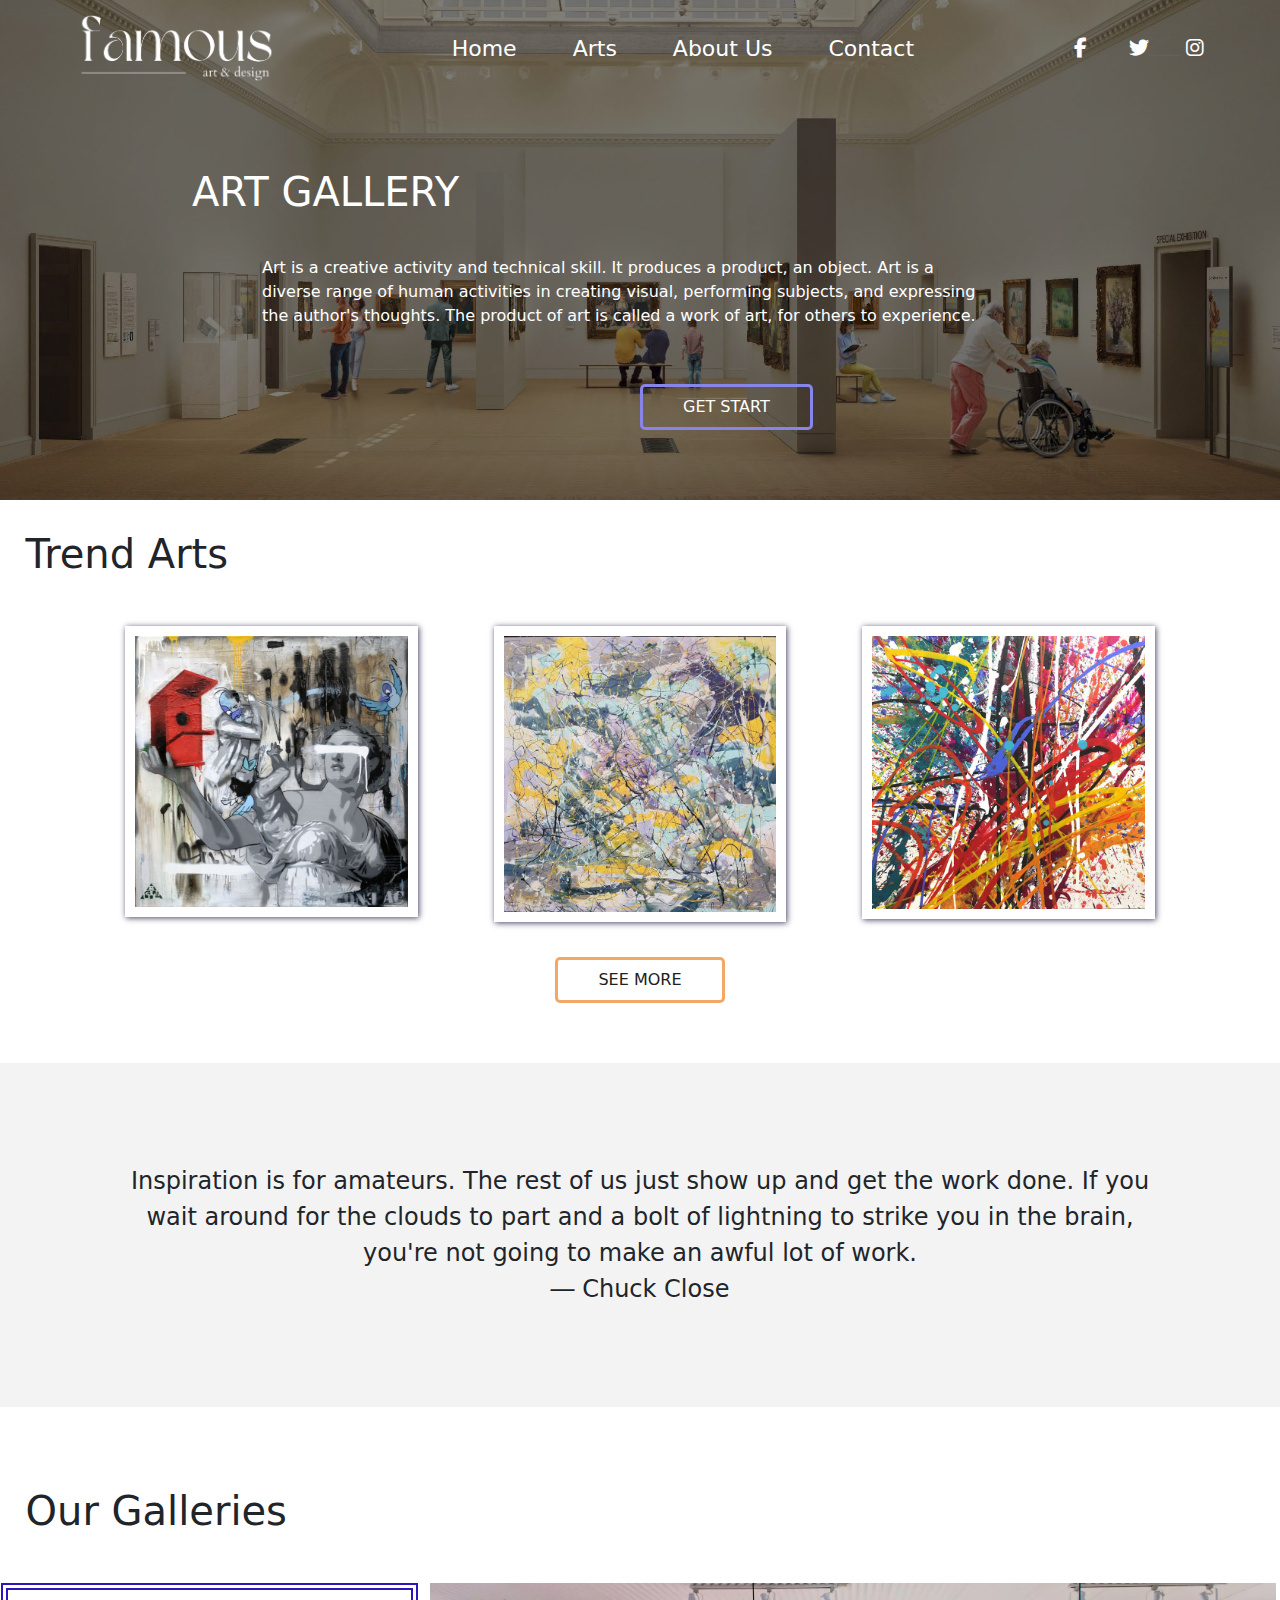
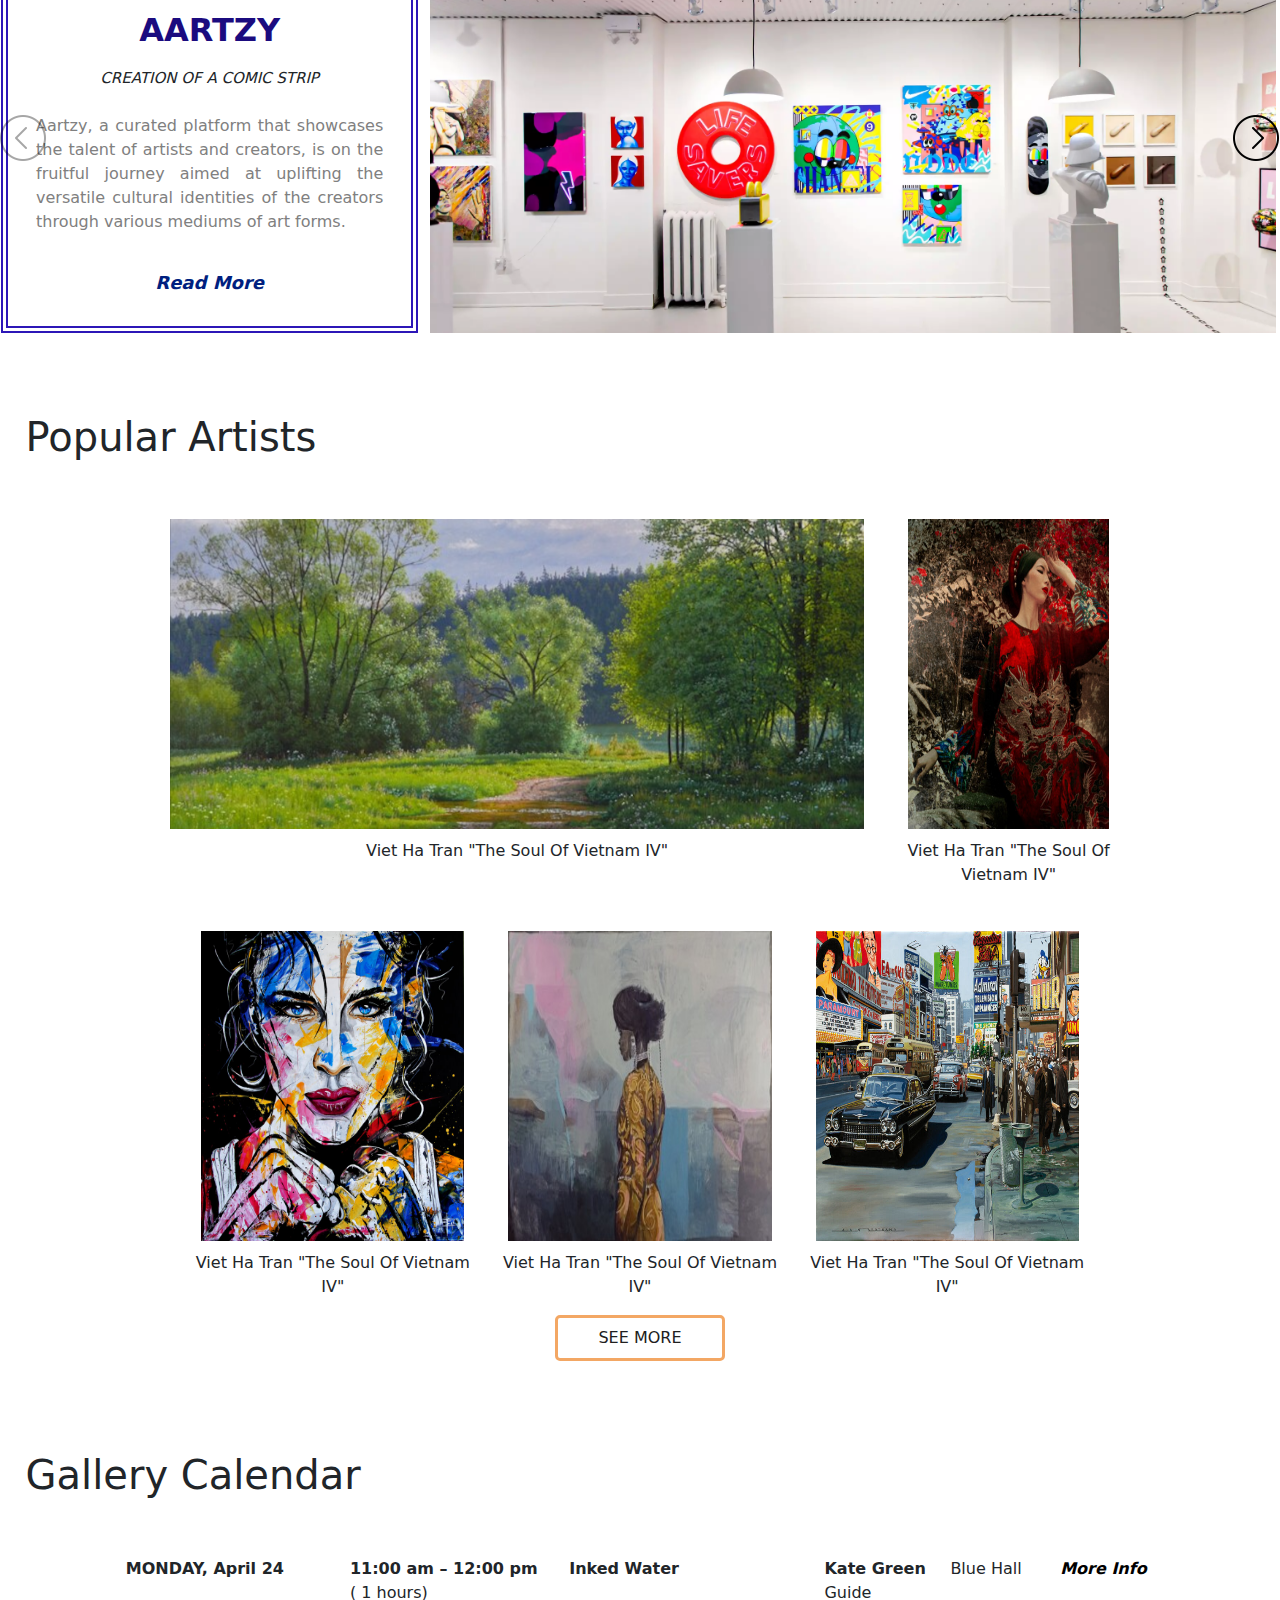
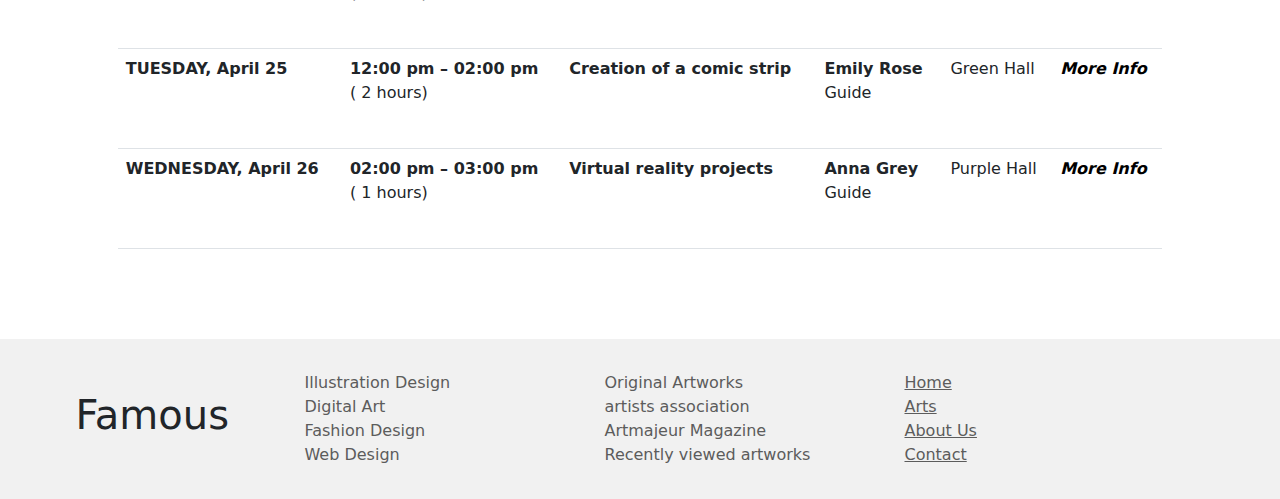
==== commit d06d3d97: "The page that have the all the arts is completed." ====
--- a/index.html
+++ b/index.html
@@ -43,9 +43,9 @@
                             </li>
                         </ul>
                         <aside>
-                            <i class="fa-brands fa-facebook-f fa-lg" style="color: #ffffff;"></i>&emsp;&emsp;
-                            <i class="fa-brands fa-twitter fa-lg" style="color: #ffffff;"></i>&emsp;&emsp;
-                            <i class="fa-brands fa-instagram fa-lg" style="color: #ffffff;"></i>
+                            <a href="https://www.facebook.com/" target="_blank"> <i class="fa-brands fa-facebook-f fa-lg" style="color: #ffffff;"></i></a> &emsp;&emsp;
+                          <a href="https://twitter.com/" target="_blank"> <i class="fa-brands fa-twitter fa-lg" style="color: #ffffff;"></i>&emsp;&emsp;</a> 
+                           <a href="https://www.instagram.com/" target="_blank"><i class="fa-brands fa-instagram fa-lg" style="color: #ffffff;"></i></a> 
                         </aside>
                     </div>
                 </div>
@@ -78,7 +78,7 @@
         </div>
        </div>
        <div class="artBtn">
-         <button type="button" class="">SEE MORE</button>
+         <button type="button" class=""><a href="art.html">SEE MORE</a></button>
        </div>
     
     </div>
@@ -86,58 +86,6 @@
     <div class="artP">
         <p>Inspiration is for amateurs. The rest of us just show up and get the work done. If you wait around for the clouds to part and a bolt of lightning to strike you in the brain, you're not going to make an awful lot of work.
           <br>  ―  Chuck Close</p>
-    </div>
-
-    <div class="arts">
-        <h1>Popular Artists</h1>
-       <div class="mt-5 ">
-
-        <div class="row sectionArtist">
-    
-            <div class="col-md-9 artist">
-                <img src="./assests/artist1.png" alt="">
-                <p class="artistP">Viet Ha Tran
-                    <span>"The Soul Of Vietnam IV"</span>
-                </p>
-            </div>
-            <div class="col-md-3 artist">
-                 <img src="./assests/artist2.jpeg" alt="">
-                 <p class="artistP">Viet Ha Tran
-                    <span>"The Soul Of Vietnam IV"</span>
-                </p>
-            </div>
-    
-        </div>
-
-        <div class="row sectionArtist2">
-    
-            <div class="col-md-4 artist">
-                <img src="./assests/artist3.jpeg" alt="art1">
-                <p class="artistP">Viet Ha Tran
-                    <span>"The Soul Of Vietnam IV"</span>
-                </p>
-            </div>
-            <div class="col-md-4 artist">
-                <img src="./assests/artist4.jpeg" alt="art2">
-                <p class="artistP">Viet Ha Tran
-                    <span>"The Soul Of Vietnam IV"</span>
-                </p>
-            </div>
-            <div class="col-md-4 artist">
-                <img src="./assests/artist5.jpeg" alt="art3">
-                <p class="artistP">Viet Ha Tran
-                    <span>"The Soul Of Vietnam IV"</span>
-                </p>j
-            </div>
-
-        </div>
-
-
-       </div>
-       <div class="artBtn">
-         <button type="button" class="">SEE MORE</button>
-       </div>
-    
     </div>
 
     <div class="gallery">
@@ -224,6 +172,60 @@
         </div>
 
     </div>
+
+    <div class="arts">
+        <h1>Popular Artists</h1>
+       <div class="mt-5 ">
+
+        <div class="row sectionArtist">
+    
+            <div class="col-md-9 artist">
+                <img src="./assests/artist1.png" alt="">
+                <p class="artistP">Viet Ha Tran
+                    <span>"The Soul Of Vietnam IV"</span>
+                </p>
+            </div>
+            <div class="col-md-3 artist">
+                 <img src="./assests/artist2.jpeg" alt="">
+                 <p class="artistP">Viet Ha Tran
+                    <span>"The Soul Of Vietnam IV"</span>
+                </p>
+            </div>
+    
+        </div>
+
+        <div class="row sectionArtist2">
+    
+            <div class="col-md-4 artist">
+                <img src="./assests/artist3.jpeg" alt="art1">
+                <p class="artistP">Viet Ha Tran
+                    <span>"The Soul Of Vietnam IV"</span>
+                </p>
+            </div>
+            <div class="col-md-4 artist">
+                <img src="./assests/artist4.jpeg" alt="art2">
+                <p class="artistP">Viet Ha Tran
+                    <span>"The Soul Of Vietnam IV"</span>
+                </p>
+            </div>
+            <div class="col-md-4 artist">
+                <img src="./assests/artist5.jpeg" alt="art3">
+                <p class="artistP">Viet Ha Tran
+                    <span>"The Soul Of Vietnam IV"</span>
+                </p>
+            </div>
+
+        </div>
+
+
+       </div>
+       <div class="artBtn">
+         <button type="button" class="">SEE MORE</button>
+       </div>
+    
+    </div>
+
+
 
 
     <div class="divtable">
--- a/statics/style.css
+++ b/statics/style.css
@@ -155,7 +155,7 @@
 }
 
 .divtable {
-    margin: 0 auto;
+    margin: 90px auto;
     width: 96%;
 }
 table.table {
@@ -199,7 +199,7 @@
     border: 7px double #2c16b7;
     display: inline-grid;
     align-items: end;
-    width: 32.2%;
+    width:32%;
     margin-left: 13px;
 }
 
@@ -326,20 +326,168 @@
 .phone p span,.mail p span {
     color: gray;
 }
-/*.artist1{
-    background-image: url(../assests/artist1.jpeg);
+.subscribe {
+    background: black;
+    color: white;
+    display: flex;
+    justify-content: space-around;
+    margin: 63px 0px;
+    padding: 32px 0px;
+    align-items: center;
+}
+.subscribe p {
+    font-size: 40px;
+}
+
+input.inpuText {
+    color: gray;
+    height: 60px;
+    width: 650px;
+    padding-left: 16px;
+}
+
+.row.contactfirst {
+    margin-right: 0;
+}
+
+.subscribe input[type="button"] {
+    height: 59.5px;
+    padding: 0px 22px;
+    text-transform: uppercase;
+    margin-left: -6px;
+    background: #b6b6b6;
+    border: none;
+    color: #ffffff;
+}
+.form {
+    margin: 100px auto;
+    width: 80%;
+}
+
+.form input {
+    width: 47%;
+    margin-right: 29px;
+    border: none;
+    border-bottom: 1px solid gray;
+    height: 50px;
+    margin-bottom: 40px;
+    font-size: 19px;
+}
+.form input:focus,input.inpuText:focus {
+    outline: none;
+}
+.form label {
+    font-size: 21px;
+    color: #757575;
+}
+.form textarea {
+    width: 97%;
+    border: none;
+    border-bottom: 1px solid gray;
+    margin-top: 19px;
+}
+.form img {
+    margin-right: 12px;
+}
+.form input[type="submit"] {
+    width: 30%;
+    height: 77px;
+    color: #ededed;
+    margin-top: 45px;
+    background: #585eb2;
+    text-transform: uppercase;
+}
+.form input[type="submit"]:hover {
+    background: #8186e1;
+    transition: 0.5s;
+}
+.top.about{
+    background-image: url(../assests/AboutUsImg.jpeg) ;
     background-position: center;
-    background-repeat: no-repeat;
-    background-size: cover;
-    height: 300px;
-}
-.artist2{
-    background-image: url(../assests/artist2.jpeg);
+}
+.aboutMainP p {
+    margin: 50px auto;
+    width: 80%;
+    text-align: center;
+    line-height: 37px;
+    font-size: 17px;
+}
+.cards {
+    margin: 0 auto;
+    width: 70%;
+    text-align: center;
+}
+.card p {
+    font-size: 21px;
+    color: #323232;
+    margin: 11px 0px;
+}
+.card label {
+    font-size: 13px;
+    color: #7b7b7b;
+}
+.card button {
+    width: 55%;
+    margin: 14px auto;
+    border-radius: 21px;
+    padding: 7px 0px;
+    border: 2px solid #1664ac;
+    background: #7dc2ff;
+    color: #0c0c0c;
+}
+.card button:hover {
+    background: aliceblue;
+    transition: 0.5s;
+}
+.card img {
+    border-radius: 20px 20px 0px 0px;
+}
+.card {
+    border-radius: 20px;
+}
+.accordion {
+    margin: 60px auto;
+    width: 74%;
+}
+
+.accordion h1 {
+    text-align: center;
+    font-size: 28px;
+    color: #464646;
+}
+.accordion-button.collapsed {
+    color: white;
+
+}
+.accordion-button.collapsed::after {
+    background-image: url("data:image/svg+xml,%3csvg xmlns='http://www.w3.org/2000/svg' viewBox='0 0 16 16' fill='%23fff'%3e%3cpath fill-rule='evenodd' d='M1.646 4.646a.5.5 0 0 1 .708 0L8 10.293l5.646-5.647a.5.5 0 0 1 .708.708l-6 6a.5.5 0 0 1-.708 0l-6-6a.5.5 0 0 1 0-.708z'/%3e%3c/svg%3e");
+}
+
+button.accordion-button.collapsed.bg-black,button.accordion-button.bg-black {
+margin-bottom: 12px !important;
+height: 80px !important;
+border-radius: 13px !important;
+}
+button.accordion-button.bg-black{
+    color: white;
+}
+.top.allArts{
+    background-image: url(../assests/sergi.webp) ;
     background-position: center;
-    background-repeat: no-repeat;
-    background-size: cover;
-    height: 300px;
-    }
-*/
-
-
+}
+.artAll label {
+    color: gray;
+    font-size: 15px;
+    margin: 17px 0px;
+}
+.artAll label span {
+    color: black;
+    font-size: 21px;
+}
+.arts button a {
+    color: rgb(32, 32, 32);
+    text-decoration: none;
+}
+
+
+
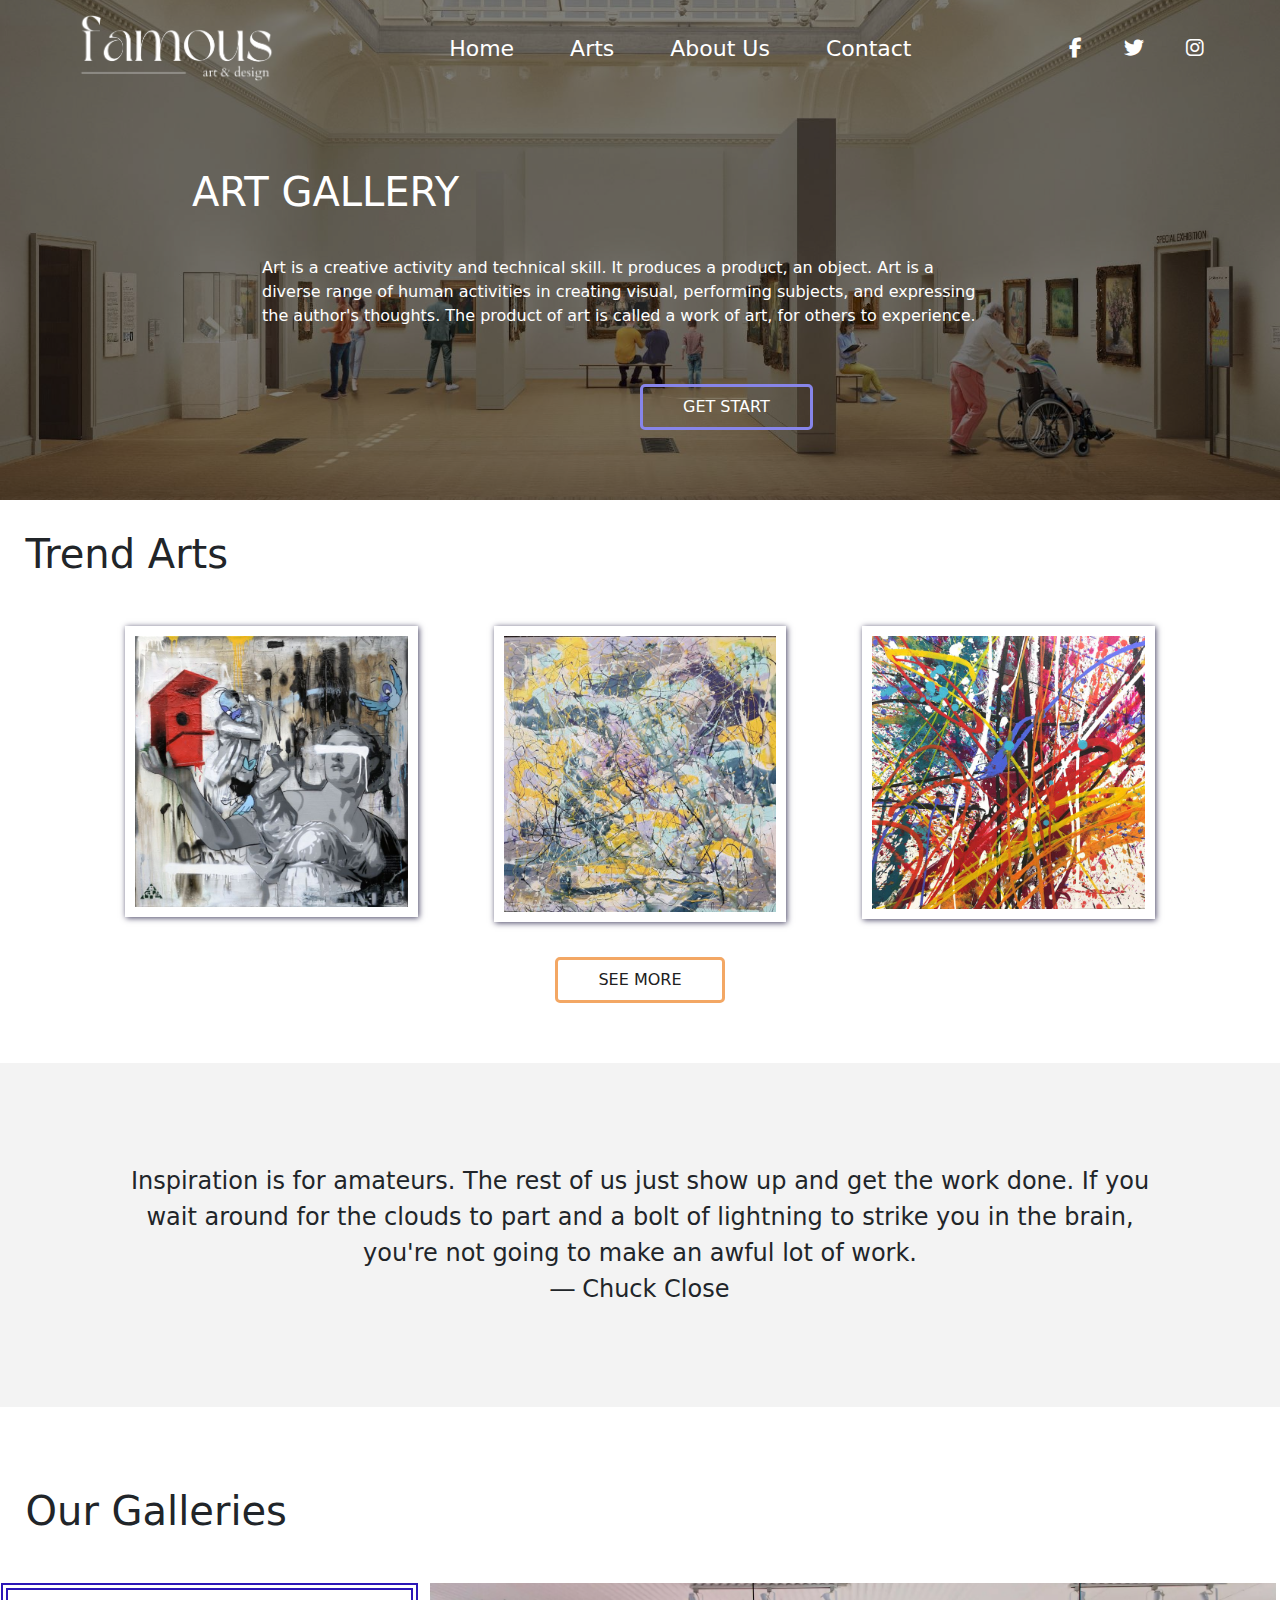
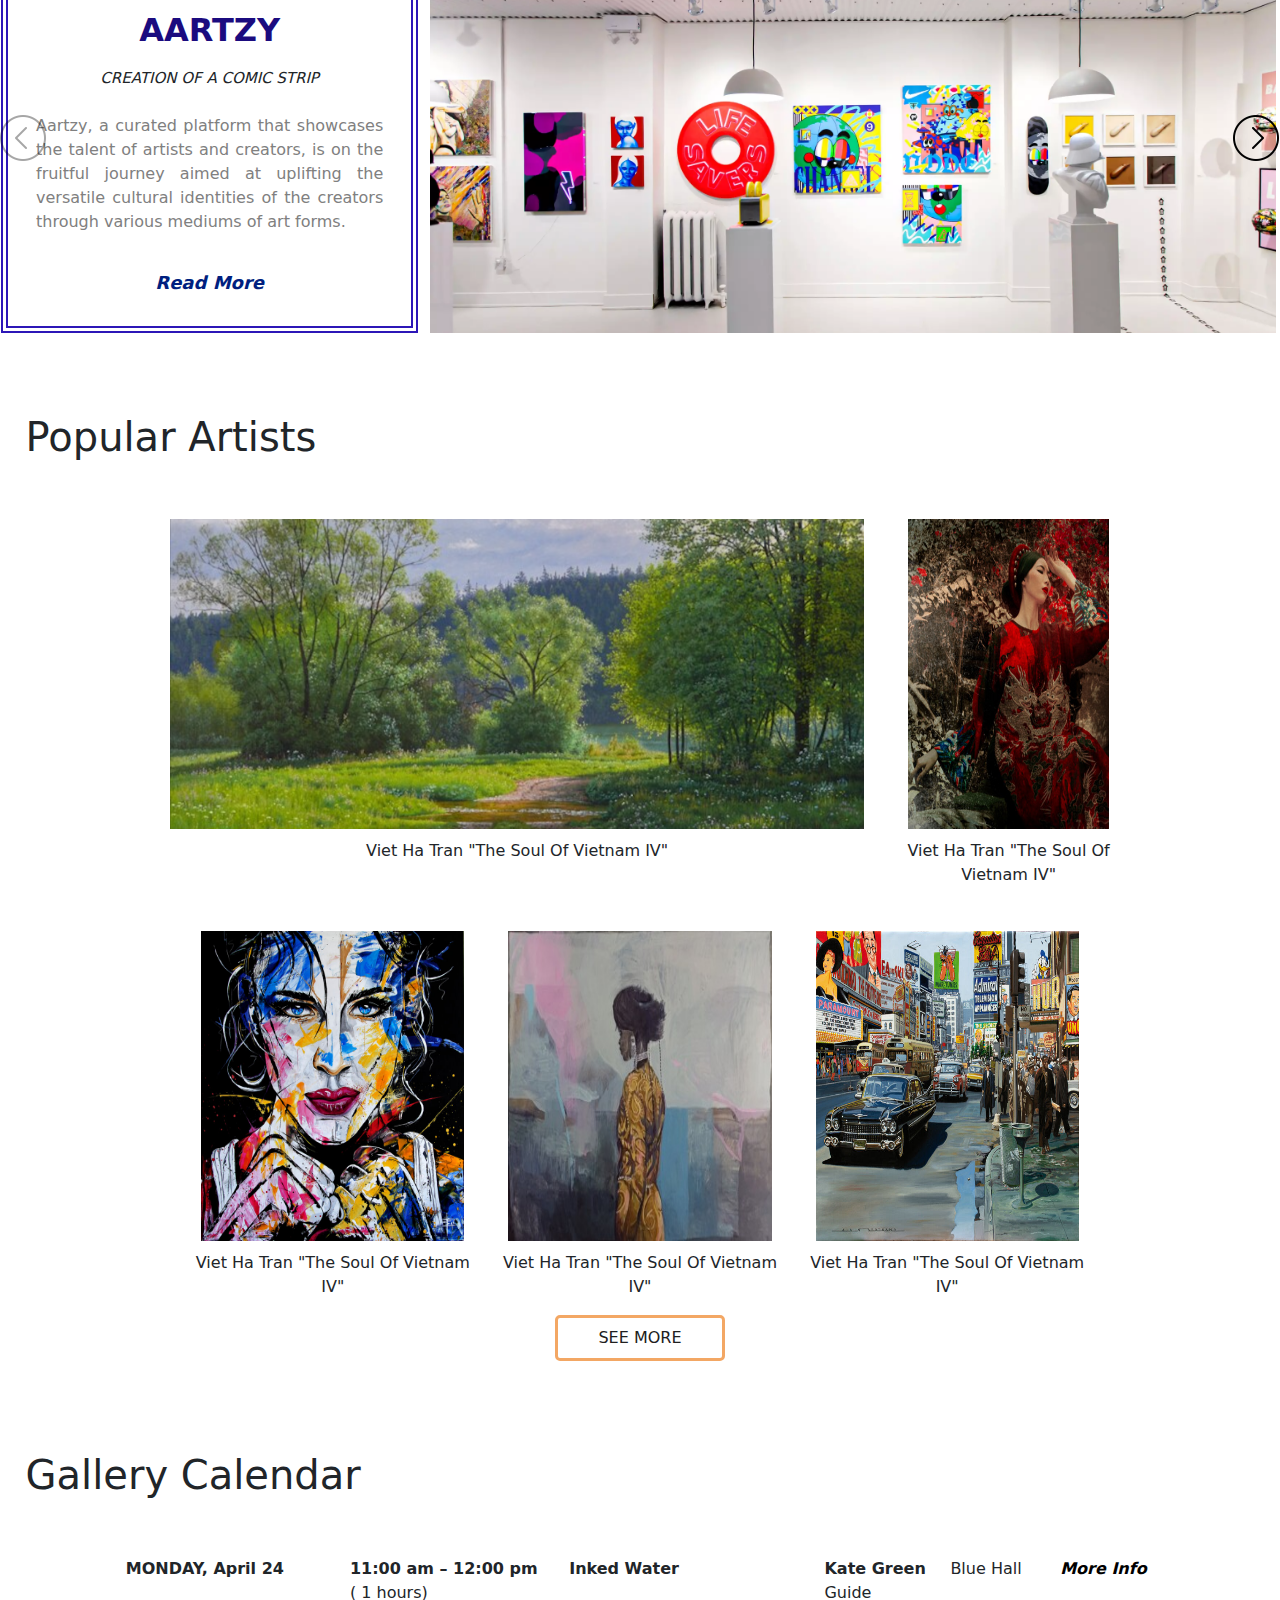
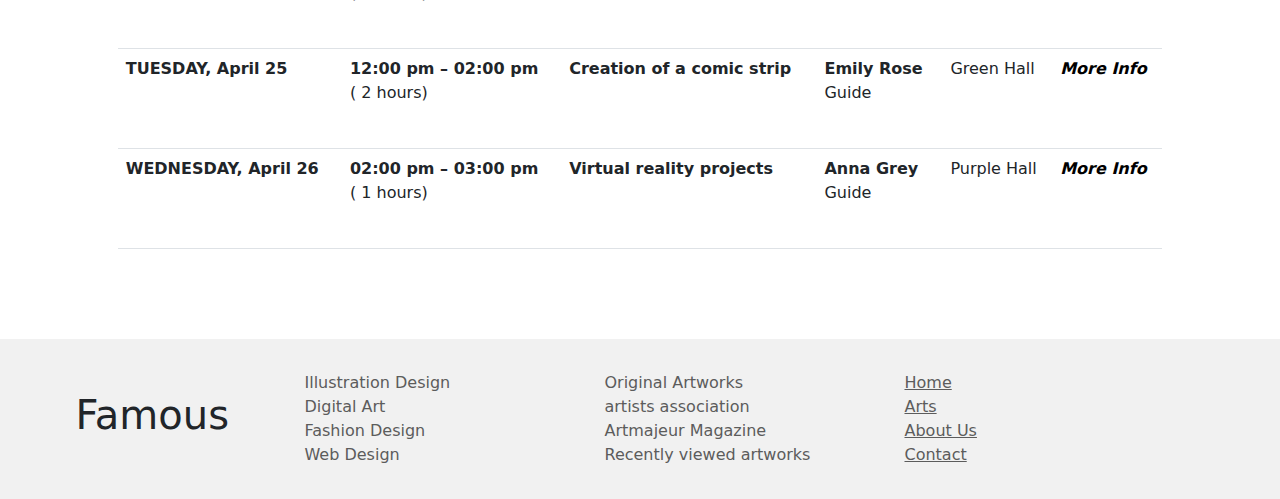
==== commit a272c64b: "form activation in the contact page is enabled. and some adjustments have been made" ====
--- a/index.html
+++ b/index.html
@@ -19,7 +19,7 @@
 
             <nav class="navbar navbar-expand-md contain">
                 <div class="container-fluid">
-                    <a class="navbar-brand" href="#">
+                    <a class="navbar-brand" href="index.html">
                         <img class="logoImg" src="./assests/logo.png" alt="0">
                     </a>
                     <button class="navbar-toggler" type="button" data-bs-toggle="collapse"
@@ -44,7 +44,7 @@
                         </ul>
                         <aside>
                             <a href="https://www.facebook.com/" target="_blank"> <i class="fa-brands fa-facebook-f fa-lg" style="color: #ffffff;"></i></a> &emsp;&emsp;
-                          <a href="https://twitter.com/" target="_blank"> <i class="fa-brands fa-twitter fa-lg" style="color: #ffffff;"></i>&emsp;&emsp;</a> 
+                          <a href="https://twitter.com/" target="_blank"> <i class="fa-brands fa-twitter fa-lg" style="color: #ffffff;"></i></a> &emsp;&emsp;
                            <a href="https://www.instagram.com/" target="_blank"><i class="fa-brands fa-instagram fa-lg" style="color: #ffffff;"></i></a> 
                         </aside>
                     </div>
@@ -54,13 +54,13 @@
             <div class="mainWRT">
                 <h1>ART GALLERY</h1>
                 <p>Art is a creative activity and technical skill. It produces a product, an object. Art is a diverse range of human activities in creating visual, performing subjects, and expressing the author's thoughts. The product of art is called a work of art, for others to experience.</p>
-                    <button type="button" class="">GET START</button>
-            </div>
-    
-        </div>
-    </div>
-
-    <div class="arts">
+                    <button type="button" class=""><a href="#arts"> GET START</a></button>
+            </div>
+    
+        </div>
+    </div>
+
+    <div class="arts" id="arts">
         <h1>Trend Arts</h1>
        <div class="mt-5 ">
         <div class="row sectionArt">
--- a/statics/style.css
+++ b/statics/style.css
@@ -28,7 +28,10 @@
     background-repeat: no-repeat;
     background-size: cover;
 }
-
+.mainWRT button a {
+    color: white;
+    text-decoration: none;
+}
 .bg-color {
     height: max-content;
     background-color: #00000080;
@@ -350,7 +353,7 @@
     margin-right: 0;
 }
 
-.subscribe input[type="button"] {
+.subscribe button {
     height: 59.5px;
     padding: 0px 22px;
     text-transform: uppercase;
@@ -365,15 +368,15 @@
 }
 
 .form input {
-    width: 47%;
-    margin-right: 29px;
+    width: 45%;
+    margin: 15px 15px;
     border: none;
     border-bottom: 1px solid gray;
     height: 50px;
     margin-bottom: 40px;
     font-size: 19px;
 }
-.form input:focus,input.inpuText:focus {
+.form input:focus,input.inpuText:focus,.form textarea:focus {
     outline: none;
 }
 .form label {
@@ -385,19 +388,24 @@
     border: none;
     border-bottom: 1px solid gray;
     margin-top: 19px;
+    height: 32px;
+    padding-left: 11px;
+
 }
 .form img {
     margin-right: 12px;
 }
-.form input[type="submit"] {
+.form button {
     width: 30%;
     height: 77px;
     color: #ededed;
     margin-top: 45px;
     background: #585eb2;
     text-transform: uppercase;
-}
-.form input[type="submit"]:hover {
+    border: none;
+
+}
+.form button:hover {
     background: #8186e1;
     transition: 0.5s;
 }
